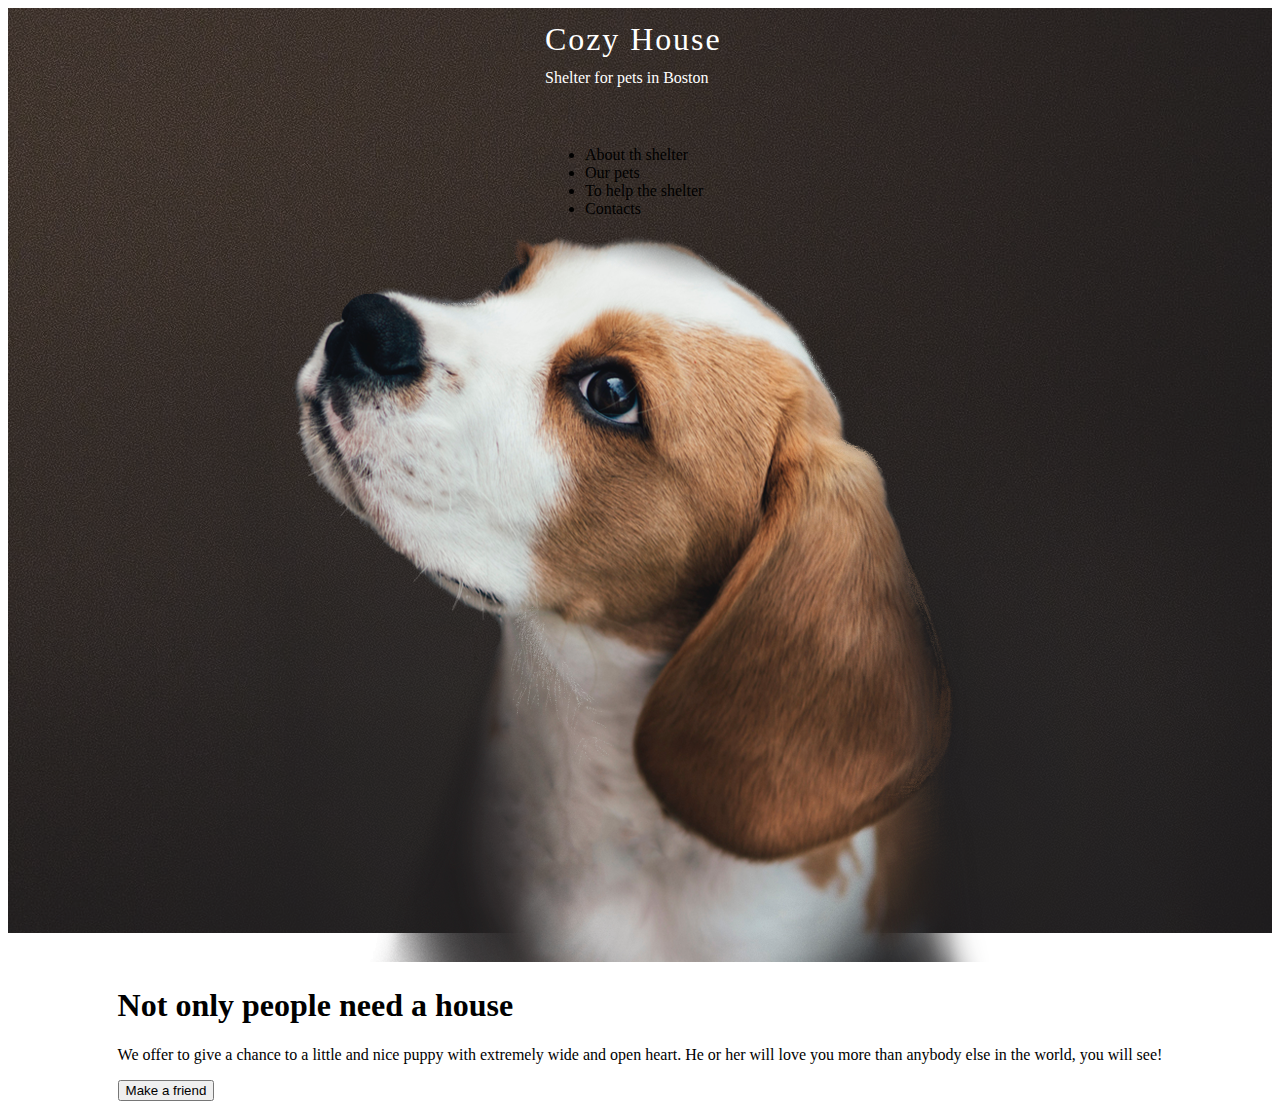
==== index.html @ 19ee23c8 "init: start project" ====
<!DOCTYPE html>
<html lang="en">
<head>
    <meta charset="UTF-8">
    <meta name="viewport" content="width=device-width, initial-scale=1.0">
    <link rel="stylesheet" href="styles.css">
    <title>Shelter</title>
</head>
<body>

<section class="start__screen">
    <header class="header">
        <div class="header__wrapper">
            <div class="logo__title title">Cozy House</div>
            <div class="logo__title subtitle">Shelter for pets in Boston</div>
            <div class="navigation">
                <ul class="navigation__list">
                    <li class="navigation__item">About th shelter</li>
                    <li class="navigation__item">Our pets</li>
                    <li class="navigation__item">To help the shelter</li>
                    <li class="navigation__item">Contacts</li>
                </ul>
            </div>
        </div>
    </header>
    <div class="start_screen_puppy"><img src="/assets/start-screen-puppy.png" alt="start screen puppy"></div>
    <div class="start__screen__content">
        <h1 class="start__screen__heading">Not only people need a house</h1>
        <p class="start__screen__subheading">We offer to give a chance to a little and nice puppy with extremely wide and open heart. He or her will love you more than anybody else in the world, you will see!</p>
        <button class="start__screen__button">Make a friend</button>
    </div>
</section>

</body>


</html>
---- styles.css ----
.title {
    display: flex;
    height: 61px;
    width: 190px;

}
.start__screen {
    width: 1920px;
    height: 925px;
    left: 0px;
    top: 0px;
    width: 100%;
    background: no-repeat url("/assets/start-screen-background.png");
    background-size: cover;
    height: 925px;
    display: flex;
    flex-direction: column;
    justify-content: space-between;
    align-items: center;
    margin: 0 0;
}
.logo__title {
    display: flex;
    width: 190px;
    height: 61px;
    left: 360px;
    top: 60px;
    color: white;
}
.title {
    font-family: Georgia;
    font-style: normal;
    font-weight: normal;
    font-size: 32px;
    line-height: 36px;
    display: flex;
    align-items: center;
    letter-spacing: 0.06em;
}
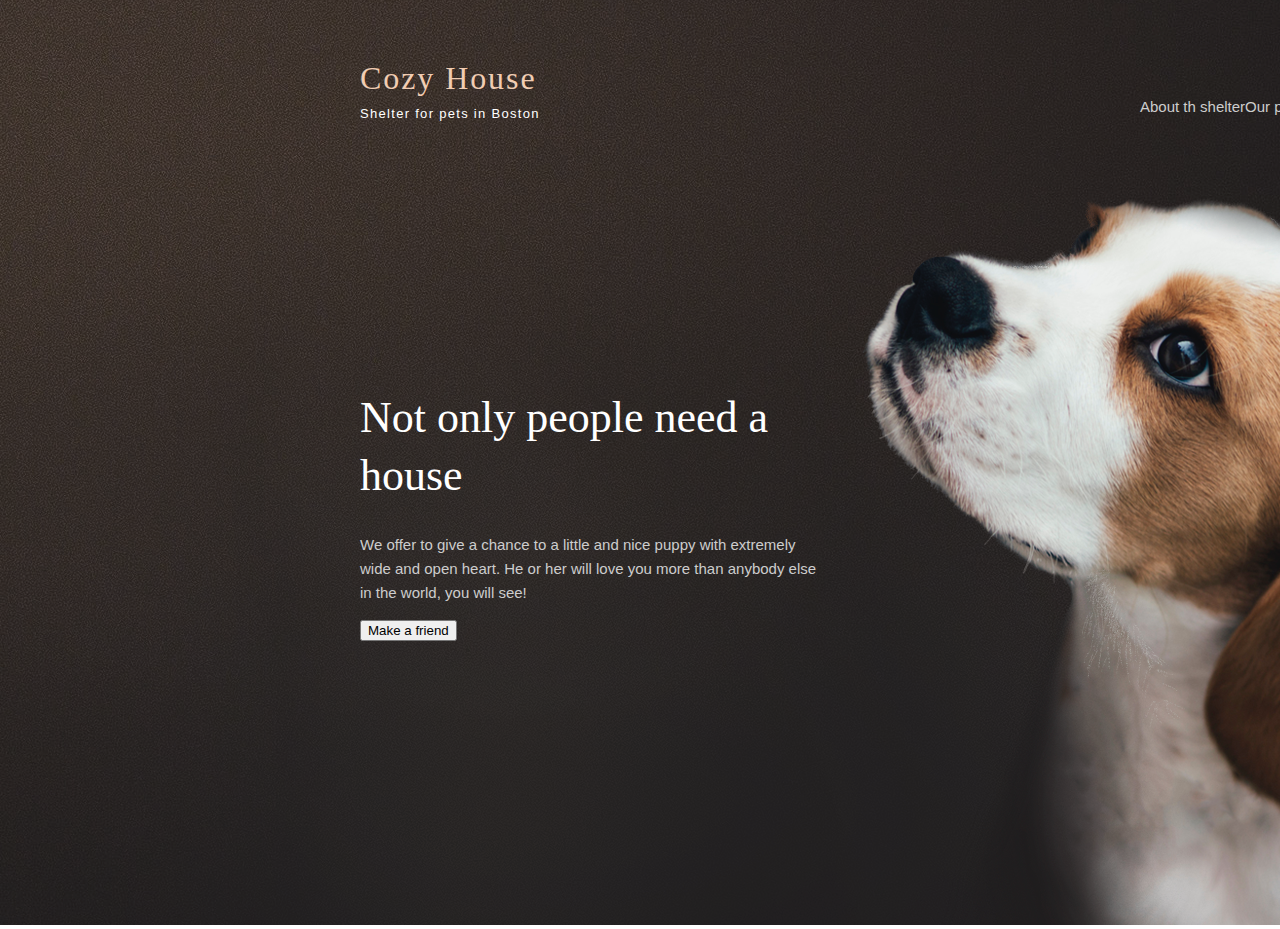
==== commit fdfab78b: "fixed style" ====
--- a/index.html
+++ b/index.html
@@ -1,36 +1,42 @@
 <!DOCTYPE html>
 <html lang="en">
+
 <head>
     <meta charset="UTF-8">
     <meta name="viewport" content="width=device-width, initial-scale=1.0">
     <link rel="stylesheet" href="styles.css">
     <title>Shelter</title>
 </head>
+
 <body>
 
-<section class="start__screen">
-    <header class="header">
-        <div class="header__wrapper">
-            <div class="logo__title title">Cozy House</div>
-            <div class="logo__title subtitle">Shelter for pets in Boston</div>
-            <div class="navigation">
-                <ul class="navigation__list">
-                    <li class="navigation__item">About th shelter</li>
-                    <li class="navigation__item">Our pets</li>
-                    <li class="navigation__item">To help the shelter</li>
-                    <li class="navigation__item">Contacts</li>
-                </ul>
+    <section class="start__screen">
+        <header class="header">
+            <div class="header__wrapper">
+                <div class="logo__title title">Cozy House</div>
+                <div class="logo__title subtitle">Shelter for pets in Boston</div>
+                <div class="navigation">
+                    <ul class="navigation__list">
+                        <li class="navigation__item">About th shelter</li>
+                        <li class="navigation__item">Our pets</li>
+                        <li class="navigation__item">To help the shelter</li>
+                        <li class="navigation__item">Contacts</li>
+                    </ul>
+                </div>
             </div>
+        </header>
+        <div class="start_screen_puppy"><img src="/assets/start-screen-puppy.png" alt="start screen puppy"></div>
+        <div class="start__screen__content">
+            <h1 class="start__screen__heading">Not only people need a house</h1>
+            <p class="start__screen__subheading">We offer to give a chance to a little and nice puppy with extremely wide and open heart. He or her will love you more than anybody else in the world, you will see!</p>
+            <button class="start__screen__button">Make a friend</button>
         </div>
-    </header>
-    <div class="start_screen_puppy"><img src="/assets/start-screen-puppy.png" alt="start screen puppy"></div>
-    <div class="start__screen__content">
-        <h1 class="start__screen__heading">Not only people need a house</h1>
-        <p class="start__screen__subheading">We offer to give a chance to a little and nice puppy with extremely wide and open heart. He or her will love you more than anybody else in the world, you will see!</p>
-        <button class="start__screen__button">Make a friend</button>
-    </div>
-</section>
-
+    </section>
+    <section></section>
+    <section></section>
+    <section></section>
+    <section></section>
+    <footer></footer>
 </body>
 
 
--- a/styles.css
+++ b/styles.css
@@ -4,7 +4,14 @@
     width: 190px;
 
 }
+.header__wrapper {
+    width: 1200px;
+    height: 61px;
+    left: 360px;
+    top: 60px;
+}
 .start__screen {
+    position: absolute;
     width: 1920px;
     height: 925px;
     left: 0px;
@@ -19,15 +26,25 @@
     align-items: center;
     margin: 0 0;
 }
-.logo__title {
-    display: flex;
+.start_screen_puppy {
+    position: absolute;
+    width: 698px;
+    height: 728px;
+    left: 862px;
+    top: 197px;
+}
+.logo__title {position: absolute;
     width: 190px;
     height: 61px;
     left: 360px;
     top: 60px;
-    color: white;
 }
 .title {
+    position: absolute;
+    width: 187px;
+    height: 36px;
+    left: 360px;
+    top: 60px;
     font-family: Georgia;
     font-style: normal;
     font-weight: normal;
@@ -36,4 +53,67 @@
     display: flex;
     align-items: center;
     letter-spacing: 0.06em;
+    color: #F1CDB3;
 } 
+.subtitle {
+    position: absolute;
+    width: 190px;
+    height: 15px;
+    left: 360px;
+    top: 106px;
+    font-family: Arial;
+    font-style: normal;
+    font-weight: normal;
+    font-size: 13px;
+    line-height: 15px;
+    display: flex;
+    align-items: center;
+    letter-spacing: 0.1em;
+    color: #FFFFFF;
+}
+.navigation__list {
+    display: flex;
+    position: absolute;
+    width: 460px;
+    height: 27px;
+    left: 1100px;
+    top: 77px;
+}
+.navigation__item {
+    font-family: Arial;
+    font-style: normal;
+    font-weight: normal;
+    font-size: 15px;
+    line-height: 160%;
+    display: flex;
+    align-items: center;
+    color: #CDCDCD;
+}
+.start__screen__content {
+    position: absolute;
+    width: 460px;
+    height: 308px;
+    left: 360px;
+    top: 360px;
+
+}
+.start__screen__heading {
+    font-family: Georgia;
+    font-style: normal;
+    font-weight: normal;
+    font-size: 44px;
+    line-height: 130%;
+    display: flex;
+    align-items: center;    
+    color: #FFFFFF;
+}
+.start__screen__subheading {
+    font-family: Arial;
+    font-style: normal;
+    font-weight: normal;
+    font-size: 15px;
+    line-height: 24px;
+    display: flex;
+    align-items: center;
+    color: #CDCDCD;
+}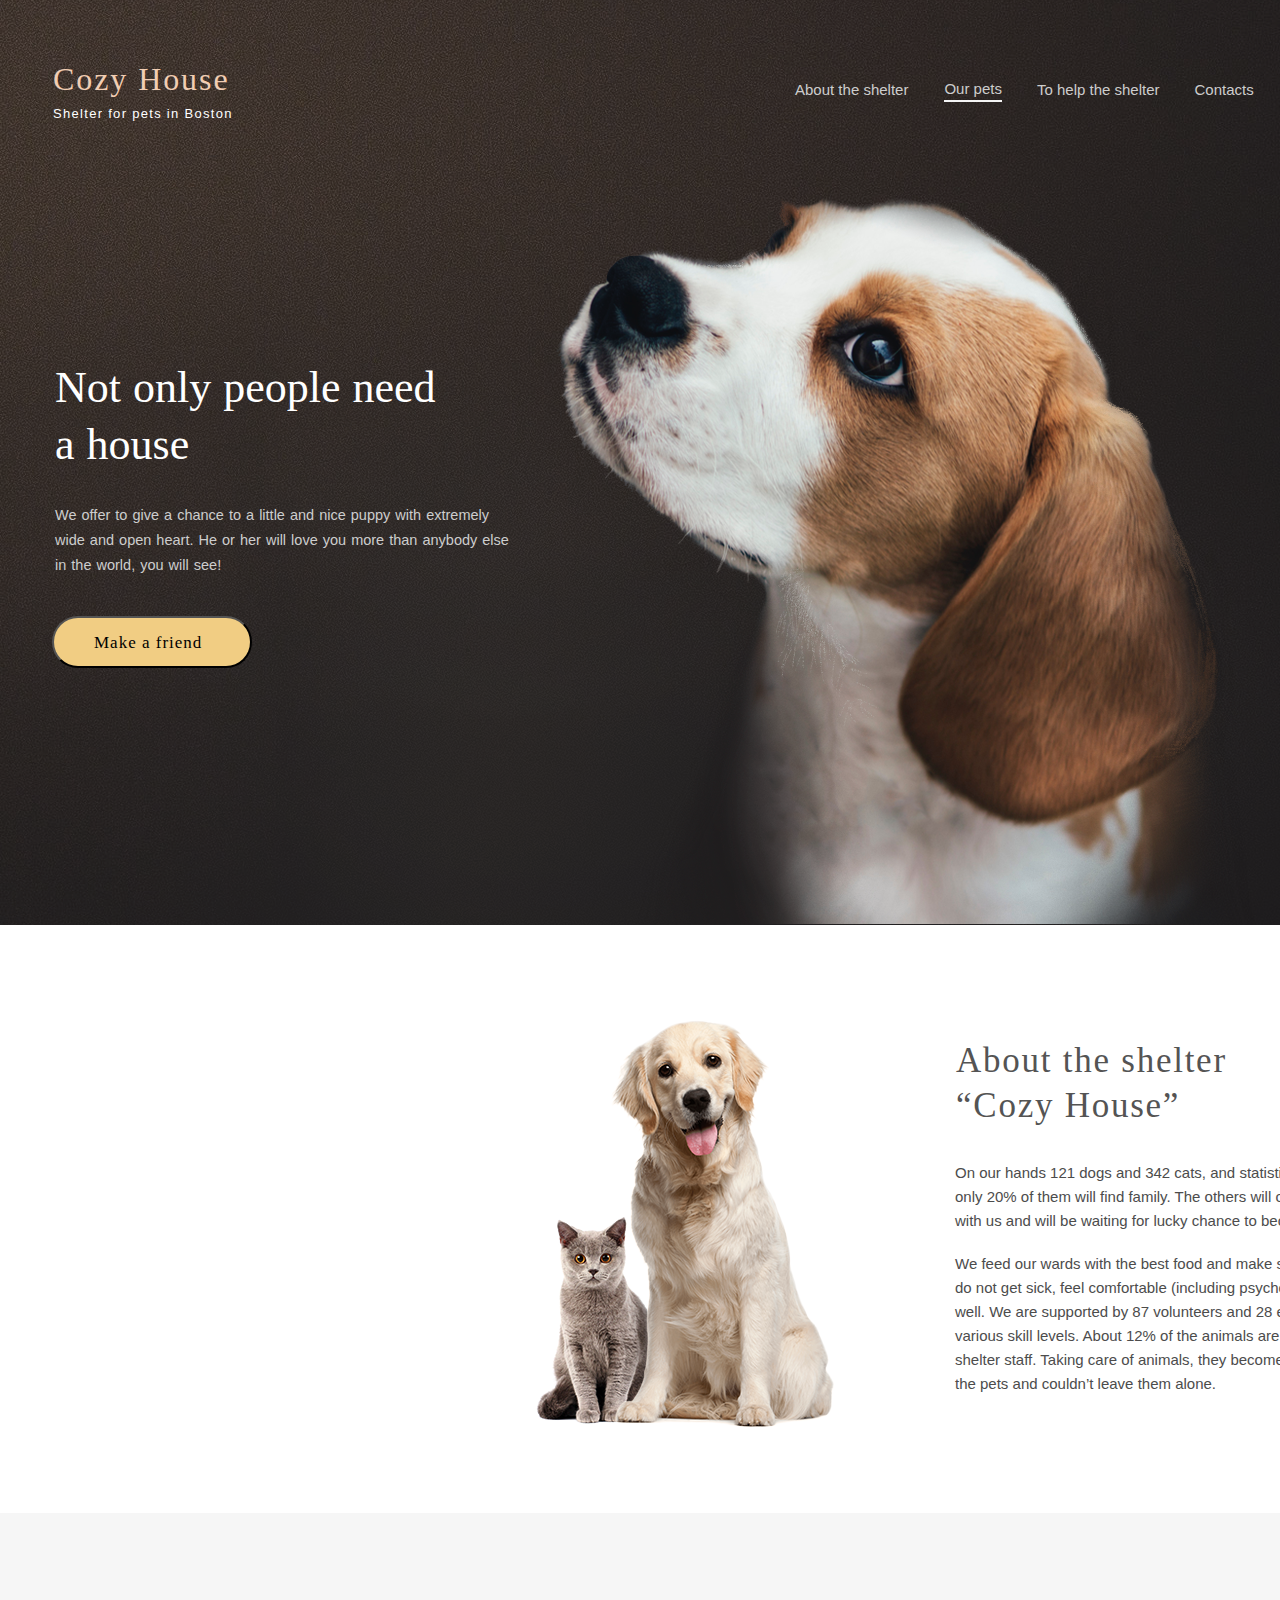
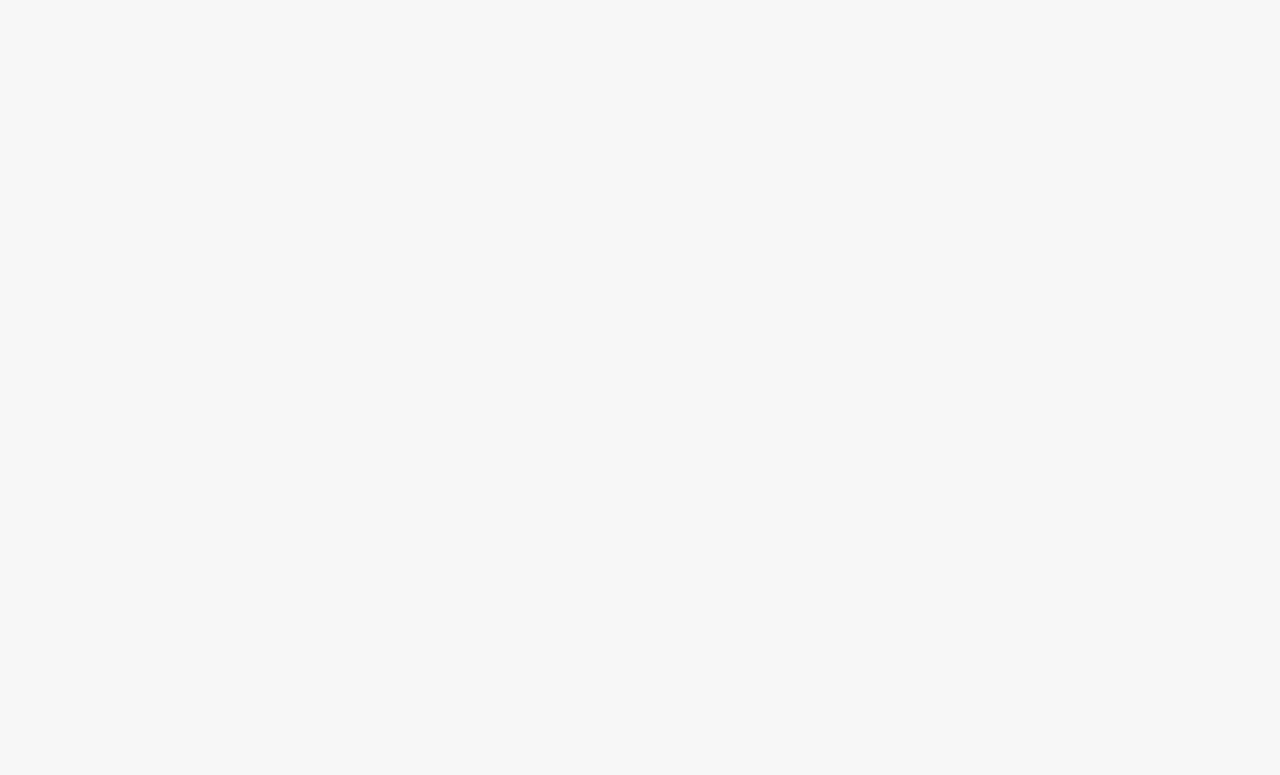
==== commit 26a9b70d: "feat: add two blocks" ====
--- a/index.html
+++ b/index.html
@@ -13,11 +13,13 @@
     <section class="start__screen">
         <header class="header">
             <div class="header__wrapper">
-                <div class="logo__title title">Cozy House</div>
-                <div class="logo__title subtitle">Shelter for pets in Boston</div>
+                <div class="logo__title">
+                    <div class="title">Cozy House</div>
+                    <div class="subtitle">Shelter for pets in Boston</div>
+                </div>
                 <div class="navigation">
                     <ul class="navigation__list">
-                        <li class="navigation__item">About th shelter</li>
+                        <li class="navigation__item">About the shelter</li>
                         <li class="navigation__item">Our pets</li>
                         <li class="navigation__item">To help the shelter</li>
                         <li class="navigation__item">Contacts</li>
@@ -32,11 +34,29 @@
             <button class="start__screen__button">Make a friend</button>
         </div>
     </section>
-    <section></section>
-    <section></section>
-    <section></section>
-    <section></section>
-    <footer></footer>
+    <section class="about">
+        <div class="img__about__pets">
+            <img src="assets/about-pets.png" />
+        </div>
+        <div class="about__text">
+            <div class="about__text__heading">About the shelter “Cozy House”</div>
+            <div class="about__text__subheading">On our hands 121 dogs and 342 cats, and statistics shows that only 20% of them will find family. The others will continue to live with us and will be waiting for lucky chance to become beloved.</div>
+            <div class="about__text__subheading__2">We feed our wards with the best food and make sure that they do not get sick, feel comfortable (including psychologically) and well. We are supported by 87 volunteers and 28 employees of various skill levels. About 12% of the animals are taken
+                by shelter staff. Taking care of animals, they become attached to the pets and couldn’t leave them alone.</div>
+        </div>
+    </section>
+    <section class="pets">
+        <div class="pets__background">
+            <div class="pets__heaeding">
+
+            </div>
+            <div class="pets__slider">
+            </div>
+        </div>
+    </section>
+    <section class="help"></section>
+    <section class="donation"></section>
+    <footer class="footer"></footer>
 </body>
 
 
--- a/styles.css
+++ b/styles.css
@@ -1,17 +1,23 @@
+* {
+    margin: 0;
+    padding: 0;
+}
+
 .title {
     display: flex;
     height: 61px;
     width: 190px;
-
-}
+}
+
 .header__wrapper {
     width: 1200px;
     height: 61px;
     left: 360px;
     top: 60px;
 }
+
 .start__screen {
-    position: absolute;
+    position: relative;
     width: 1920px;
     height: 925px;
     left: 0px;
@@ -26,77 +32,104 @@
     align-items: center;
     margin: 0 0;
 }
+
+.logo__title {
+    position: relative;
+    width: 290px;
+    height: 11px;
+    left: 7px;
+    top: 17px;
+}
+
+.title {
+    position: relative;
+    width: 187px;
+    height: 36px;
+    top: 44px;
+    left: 6px;
+    font-family: Georgia;
+    font-style: normal;
+    font-weight: normal;
+    font-size: 32px;
+    line-height: 36px;
+    display: flex;
+    align-items: center;
+    letter-spacing: 0.06em;
+    color: #F1CDB3;
+}
+
+.subtitle {
+    position: relative;
+    width: 190px;
+    height: 15px;
+    left: 6px;
+    top: 53px;
+    font-family: Arial;
+    font-style: normal;
+    font-weight: normal;
+    font-size: 13px;
+    line-height: 15px;
+    display: flex;
+    align-items: center;
+    letter-spacing: 0.1em;
+    color: #FFFFFF;
+}
+
+.navigation__list {
+    display: flex;
+    position: relative;
+    width: 460px;
+    height: 27px;
+    left: 770px;
+    top: 64px;
+}
+
+.navigation__item {
+    font-family: Arial;
+    font-style: normal;
+    font-weight: normal;
+    font-size: 15px;
+    line-height: 160%;
+    display: flex;
+    align-items: center;
+    color: #CDCDCD;
+    margin-top: 2px;
+}
+
+.navigation__item:nth-child(1) {
+    margin-left: -15px;
+}
+
+.navigation__item:nth-child(2) {
+    margin-left: 36px;
+    border-bottom: 2px solid whitesmoke;
+}
+
+.navigation__item:nth-child(3) {
+    margin-left: 35px;
+}
+
+.navigation__item:nth-child(4) {
+    margin-left: 35px;
+}
+
 .start_screen_puppy {
-    position: absolute;
+    position: relative;
     width: 698px;
     height: 728px;
-    left: 862px;
-    top: 197px;
-}
-.logo__title {position: absolute;
-    width: 190px;
-    height: 61px;
-    left: 360px;
-    top: 60px;
-}
-.title {
-    position: absolute;
-    width: 187px;
-    height: 36px;
-    left: 360px;
-    top: 60px;
-    font-family: Georgia;
-    font-style: normal;
-    font-weight: normal;
-    font-size: 32px;
-    line-height: 36px;
-    display: flex;
-    align-items: center;
-    letter-spacing: 0.06em;
-    color: #F1CDB3;
-} 
-.subtitle {
-    position: absolute;
-    width: 190px;
-    height: 15px;
-    left: 360px;
-    top: 106px;
-    font-family: Arial;
-    font-style: normal;
-    font-weight: normal;
-    font-size: 13px;
-    line-height: 15px;
-    display: flex;
-    align-items: center;
-    letter-spacing: 0.1em;
-    color: #FFFFFF;
-}
-.navigation__list {
-    display: flex;
-    position: absolute;
-    width: 460px;
-    height: 27px;
-    left: 1100px;
-    top: 77px;
-}
-.navigation__item {
-    font-family: Arial;
-    font-style: normal;
-    font-weight: normal;
-    font-size: 15px;
-    line-height: 160%;
-    display: flex;
-    align-items: center;
-    color: #CDCDCD;
-}
+    left: 265px;
+    top: 135px;
+}
+
 .start__screen__content {
-    position: absolute;
-    width: 460px;
+    position: relative;
+    width: 410px;
     height: 308px;
-    left: 360px;
-    top: 360px;
-
-}
+    right: 380px;
+    bottom: 430px;
+    word-spacing: 1px;
+}
+
 .start__screen__heading {
     font-family: Georgia;
     font-style: normal;
@@ -104,16 +137,121 @@
     font-size: 44px;
     line-height: 130%;
     display: flex;
-    align-items: center;    
+    align-items: center;
     color: #FFFFFF;
 }
+
 .start__screen__subheading {
+    position: relative;
+    top: 25px;
+    width: 460px;
+    height: 85px;
+    font-family: Arial;
+    font-style: normal;
+    font-weight: normal;
+    font-size: 14.5px;
+    line-height: 25px;
+    display: flex;
+    align-items: center;
+    color: #CDCDCD;
+}
+
+.start__screen__button {
+    position: relative;
+    width: 200px;
+    font-size: 15px;
+    height: 52px;
+    font-family: Georgia;
+    font-style: normal;
+    font-weight: normal;
+    font-size: 17px;
+    padding-top: 1px;
+    padding-left: 40px;
+    line-height: 19px;
+    display: flex;
+    align-items: center;
+    letter-spacing: 1px;
+    top: 58px;
+    right: 3px;
+    background: #f1cd83;
+    border-radius: 26px;
+    -webkit-border-radius: 26px;
+    -moz-border-radius: 26px;
+    -ms-border-radius: 26px;
+    -o-border-radius: 26px;
+}
+
+.about {
+    position: relative;
+    width: 1920px;
+    height: 588px;
+}
+
+.about__text {
+    position: relative;
+    width: 430px;
+    height: 361px;
+    left: 955px;
+    bottom: 270px;
+    line-height: 10px;
+}
+
+.about__text__heading {
+    position: relative;
+    width: 300px;
+    height: 90px;
+    bottom: 25px;
+    left: 1px;
+    font-family: Georgia;
+    font-style: normal;
+    font-weight: normal;
+    font-size: 35px;
+    line-height: 130%;
+    display: flex;
+    align-items: center;
+    letter-spacing: .05em;
+    color: #545454;
+}
+
+.about__text__subheading {
+    position: relative;
+    width: 430px;
+    height: 72px;
+    top: 8px;
     font-family: Arial;
     font-style: normal;
     font-weight: normal;
     font-size: 15px;
     line-height: 24px;
-    display: flex;
-    align-items: center;
-    color: #CDCDCD;
+    color: #4C4C4C;
+}
+
+.about__text__subheading__2 {
+    position: relative;
+    width: 430px;
+    height: 144px;
+    top: 27px;
+    font-family: Arial;
+    font-style: normal;
+    font-weight: normal;
+    font-size: 15px;
+    line-height: 24px;
+    display: flex;
+    align-items: center;
+    color: #4C4C4C;
+}
+
+.img__about__pets {
+    position: relative;
+    width: 300px;
+    height: 408px;
+    left: 535px;
+    top: 95px;
+}
+
+.pets__background {
+    position: relative;
+    width: 1920px;
+    height: 862px;
+    background: #F6F6F6;
 }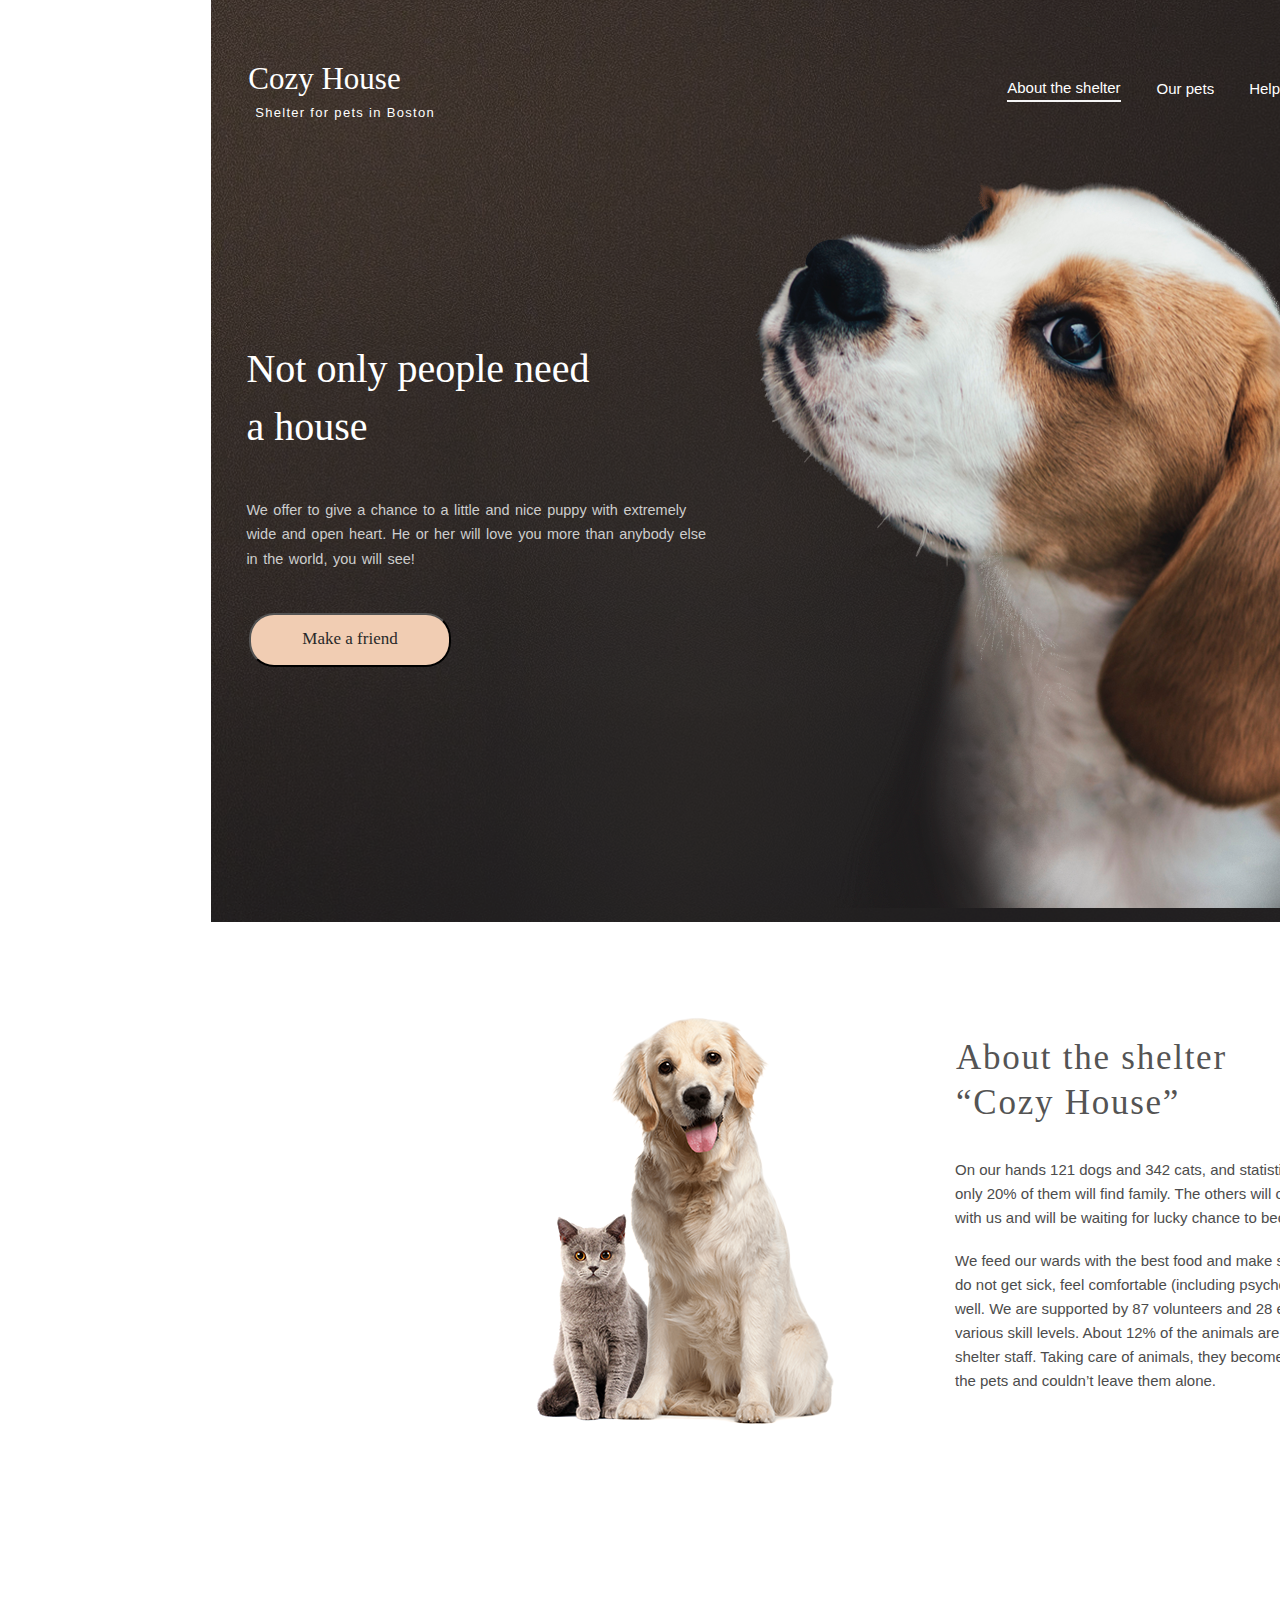
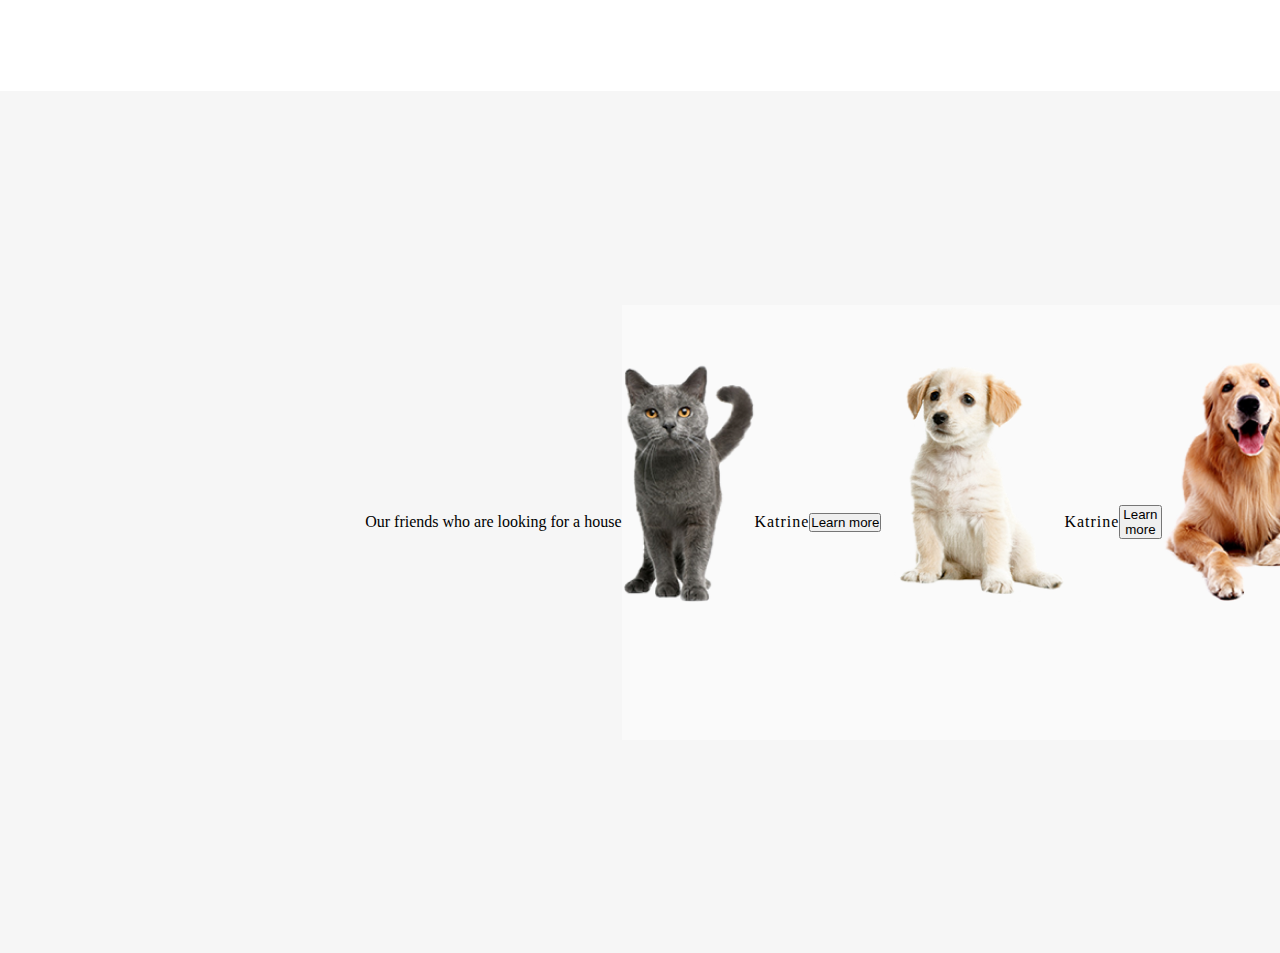
==== commit b85d323d: "feat: update index.html" ====
--- a/index.html
+++ b/index.html
@@ -1,63 +1,64 @@
-<!DOCTYPE html>
-<html lang="en">
-
-<head>
-    <meta charset="UTF-8">
-    <meta name="viewport" content="width=device-width, initial-scale=1.0">
-    <link rel="stylesheet" href="styles.css">
-    <title>Shelter</title>
-</head>
-
-<body>
-
-    <section class="start__screen">
-        <header class="header">
-            <div class="header__wrapper">
-                <div class="logo__title">
-                    <div class="title">Cozy House</div>
-                    <div class="subtitle">Shelter for pets in Boston</div>
-                </div>
-                <div class="navigation">
-                    <ul class="navigation__list">
-                        <li class="navigation__item">About the shelter</li>
-                        <li class="navigation__item">Our pets</li>
-                        <li class="navigation__item">To help the shelter</li>
-                        <li class="navigation__item">Contacts</li>
-                    </ul>
-                </div>
-            </div>
-        </header>
-        <div class="start_screen_puppy"><img src="/assets/start-screen-puppy.png" alt="start screen puppy"></div>
-        <div class="start__screen__content">
-            <h1 class="start__screen__heading">Not only people need a house</h1>
-            <p class="start__screen__subheading">We offer to give a chance to a little and nice puppy with extremely wide and open heart. He or her will love you more than anybody else in the world, you will see!</p>
-            <button class="start__screen__button">Make a friend</button>
-        </div>
-    </section>
-    <section class="about">
-        <div class="img__about__pets">
-            <img src="assets/about-pets.png" />
-        </div>
-        <div class="about__text">
-            <div class="about__text__heading">About the shelter “Cozy House”</div>
-            <div class="about__text__subheading">On our hands 121 dogs and 342 cats, and statistics shows that only 20% of them will find family. The others will continue to live with us and will be waiting for lucky chance to become beloved.</div>
-            <div class="about__text__subheading__2">We feed our wards with the best food and make sure that they do not get sick, feel comfortable (including psychologically) and well. We are supported by 87 volunteers and 28 employees of various skill levels. About 12% of the animals are taken
-                by shelter staff. Taking care of animals, they become attached to the pets and couldn’t leave them alone.</div>
-        </div>
-    </section>
-    <section class="pets">
-        <div class="pets__background">
-            <div class="pets__heaeding">
-
-            </div>
-            <div class="pets__slider">
-            </div>
-        </div>
-    </section>
-    <section class="help"></section>
-    <section class="donation"></section>
-    <footer class="footer"></footer>
-</body>
-
-
+<!DOCTYPE html>
+<html lang="en">
+
+<head>
+    <meta charset="UTF-8">
+    <meta name="viewport" content="width=device-width, initial-scale=1.0">
+    <link rel="stylesheet" href="css/styles.css">
+    <title>Shelter</title>
+</head>
+
+<body>
+    <section class="start__screen">
+        <header class="header">
+            <div class="header__wrapper">
+                <div class="logo__title">
+                    <div class="title"><a href="#">Cozy House</a></div>
+                    <div class="subtitle">Shelter for pets in Boston</div>
+                </div>
+                <div class="navigation">
+                    <ul class="navigation__list">
+                        <li class="navigation__item"><a href="#">About the shelter</a></li>
+                        <li class="navigation__item"><a href="#">Our pets</a></li>
+                        <li class="navigation__item"><a href="#">Help the shelter</a></li>
+                        <li class="navigation__item"><a href="#">Contacts</a></li>
+                    </ul>
+                </div>
+            </div>
+        </header>
+        <div class="start__screen__puppy"><img src="/assets/start-screen-puppy.png" alt=""></div>
+        <div class="start__screen__content">
+            <h1 class="start__screen__heading">Not only people need a house</h1>
+            <p class="start__screen__subheading">We offer to give a chance to a little and nice puppy with extremely wide and open heart. He or her will love you more than anybody else in the world, you will see!</p>
+            <button class="start__screen__button"><div class="start__screen__button__text">Make a friend</div></button>
+        </div>
+    </section>
+    <section class="about">
+        <div class="img__about__pets">
+            <img src="assets/about-pets.png" />
+        </div>
+        <div class="about__text">
+            <div class="about__text__heading">About the shelter “Cozy House”</div>
+            <div class="about__text__subheading">On our hands 121 dogs and 342 cats, and statistics shows that only 20% of them will find family. The others will continue to live with us and will be waiting for lucky chance to become beloved.</div>
+            <div class="about__text__subheading__2">We feed our wards with the best food and make sure that they do not get sick, feel comfortable (including psychologically) and well. We are supported by 87 volunteers and 28 employees of various skill levels. About 12% of the animals are taken
+                by shelter staff. Taking care of animals, they become attached to the pets and couldn’t leave them alone.</div>
+        </div>
+    </section>
+    <section class="pets">
+        <div class="pets__content">
+            <div class="pets__heaeding">Our friends who are looking for a house</div>
+            <div class="pets__slider">
+                <div class="slider__item"><img src="/assets/pets-katrine.png">Katrine<div><button class="button__pets">Learn more</button></button></div></div>
+                <div class="slider__item"><img src="/assets/pets-jennifer.png">Katrine<div><button class="button__pets">Learn more</button></button></div></div>
+                <div class="slider__item"><img src="/assets/pets-woody.png">Katrine<div><button class="button__pets">Learn more</button></button></div></div>
+                <button>Get to know the rest</button>
+            </div>
+        </div>
+    </section>
+    <section class="help"></section>
+    <section class="donation"></section>
+    <footer class="footer"></footer>
+</body>
+
+
 </html>--- a/css/styles.css
+++ b/css/styles.css
@@ -0,0 +1,297 @@
+* {
+    margin: 0;
+    padding: 0;
+}
+a {
+    text-decoration: none;
+    color: white;
+    cursor: pointer;
+}
+button {
+    cursor: pointer;
+}
+header {
+    position: relative;
+    width: 1200px;
+    height: 60px;
+    left: calc(50% - 1230px/2);
+    
+}
+
+.header__wrapper {
+    min-width: 1200px;
+    height: 61px;
+}
+
+.start__screen {
+    position: relative;;
+    width: 1280px;
+    height: 922px;
+    margin: 0 0;
+    background: url(/assets/start-screen-background.png);
+    background-size: cover;
+    left: 16.5%;
+    right: 0%;
+    top: 0px;
+}
+
+.logo__title {
+    position: relative;
+    width: 290px;
+    height: 11px;
+    left: .7em;
+    top: 3.5em;
+}
+
+.title {
+    display: inline;
+    width: 184px;
+    height: 35px;
+    font-family: Georgia;
+    font-style: normal;
+    font-weight: normal;
+    font-size: 31px;
+    line-height: 45px;
+    margin-left: .03em;
+    color: #F1CDB3;
+}
+
+.subtitle {
+    position: relative;
+    width: 190px;
+    height: 15px;
+    left: .6em;
+    top: .3em;
+    font-family: Arial;
+    font-style: normal;
+    font-weight: normal;
+    font-size: 13px;
+    line-height: 15px;
+    display: flex;
+    align-items: center;
+    letter-spacing: 0.1em;
+    color: #FFFFFF;
+}
+.navigation {
+    display: inline;
+    
+}
+.navigation__list {
+    position: relative;
+    display: flex;
+    width: 460px;
+    height: 27px;
+    top: 4em;
+    left: 48em;
+}
+
+.navigation__item {
+    font-family: Arial;
+    font-style: normal;
+    font-weight: normal;
+    font-size: 15px;
+    line-height: 160%;
+    display: flex;
+    align-items: center;
+    color: #CDCDCD;
+}
+
+.navigation__item:nth-child(1) {
+    margin-left: .2em;    
+    border-bottom: 2px solid whitesmoke;
+}
+
+.navigation__item:nth-child(2) {
+    margin-left: 36px;
+}
+
+.navigation__item:nth-child(3) {
+    margin-left: 35px;
+}
+
+.navigation__item:nth-child(4) {
+    margin-left: 2.5em;
+}
+
+.start__screen__puppy {
+    position: relative;
+    width: 698px;
+    height: 728px;
+    top: 7.5em;
+    left: 34em;
+    bottom: 0px;
+    background: url(../assets/start-screen-puppy.png);
+}
+
+.start__screen__content {
+    position: relative;
+    width: 23em;
+    height: 322px;
+    top: -28em;
+    left: 2.2em;
+}
+
+.start__screen__heading {
+    font-family: Georgia;
+    font-style: normal;
+    font-weight: normal;
+    font-size: 40px;
+    line-height: 145%;
+    color: #FFFFFF;
+}
+
+.start__screen__subheading {
+    position: relative;
+    top: 2.5em;
+    width: 460px;
+    height: 85px;
+    font-family: Arial;
+    font-style: normal;
+    font-weight: normal;
+    font-size: 14.5px;
+    line-height: 1.7em;
+    word-spacing: .1em;
+    display: flex;
+    align-items: center;
+    color: #CDCDCD;
+}
+
+.start__screen__button {
+    display: flex;
+    flex-direction: column;
+    align-items: flex-start;
+    position: absolute;
+    width: 202px;
+    height: 54px;
+    top: 20.5em;
+    left: .2em;
+    bottom: 0px;
+    background: #F1CDB3;
+    border-radius: 25px;
+    -webkit-border-radius: 25px;
+    -moz-border-radius: 25px;
+    -ms-border-radius: 25px;
+    -o-border-radius: 25px;
+}
+
+.start__screen__button__text {
+    position: relative;
+    top: .8em;
+    font-family: Georgia;
+    font-style: normal;
+    font-weight: normal;
+    font-size: 17px;
+    color: #292929;
+    flex: none;
+    order: 0;
+    align-self: center;
+    flex-grow: 0;
+    margin: 0px 10px;
+}
+}
+.about {
+    position: relative;
+    max-width: 1920px;
+    width: 100%;
+    height: 588px;
+}
+
+.about__text {
+    position: relative;
+    width: 430px;
+    height: 361px;
+    left: 955px;
+    bottom: 270px;
+    line-height: 10px;
+}
+
+.about__text__heading {
+    position: relative;
+    width: 300px;
+    height: 90px;
+    bottom: 25px;
+    left: 1px;
+    font-family: Georgia;
+    font-style: normal;
+    font-weight: normal;
+    font-size: 35px;
+    line-height: 130%;
+    display: flex;
+    align-items: center;
+    letter-spacing: .05em;
+    color: #545454;
+}
+
+.about__text__subheading {
+    position: relative;
+    width: 430px;
+    height: 72px;
+    top: 8px;
+    font-family: Arial;
+    font-style: normal;
+    font-weight: normal;
+    font-size: 15px;
+    line-height: 24px;
+    color: #4C4C4C;
+}
+
+.about__text__subheading__2 {
+    position: relative;
+    width: 430px;
+    height: 144px;
+    top: 27px;
+    font-family: Arial;
+    font-style: normal;
+    font-weight: normal;
+    font-size: 15px;
+    line-height: 24px;
+    display: flex;
+    align-items: center;
+    color: #4C4C4C;
+}
+
+.img__about__pets {
+    position: relative;
+    width: 300px;
+    height: 408px;
+    left: 535px;
+    top: 95px;
+}
+
+.pets__content {
+    position: relative;
+    display: flex;
+    justify-content: center;
+    align-items: center;
+    width: 1920px;
+    height: 862px;
+    background: #F6F6F6;
+}
+.pets__heaeding {
+    display: flex;
+    justify-content: center;
+    align-items: center;
+}
+.pets__slider {
+    display: flex;
+    align-items: center;
+    justify-content: center;
+}
+
+.slider__item {
+    background: #FAFAFA;
+    width: 270px;
+    height: 435px;
+    display: flex;
+    align-items: center;
+    text-align: center;
+    letter-spacing: 0.06em;
+}
+
+.slider__item img {
+    position: relative;
+    top: -2.5em;
+    display: flex;
+    align-items: center;
+    text-align: center;
+}
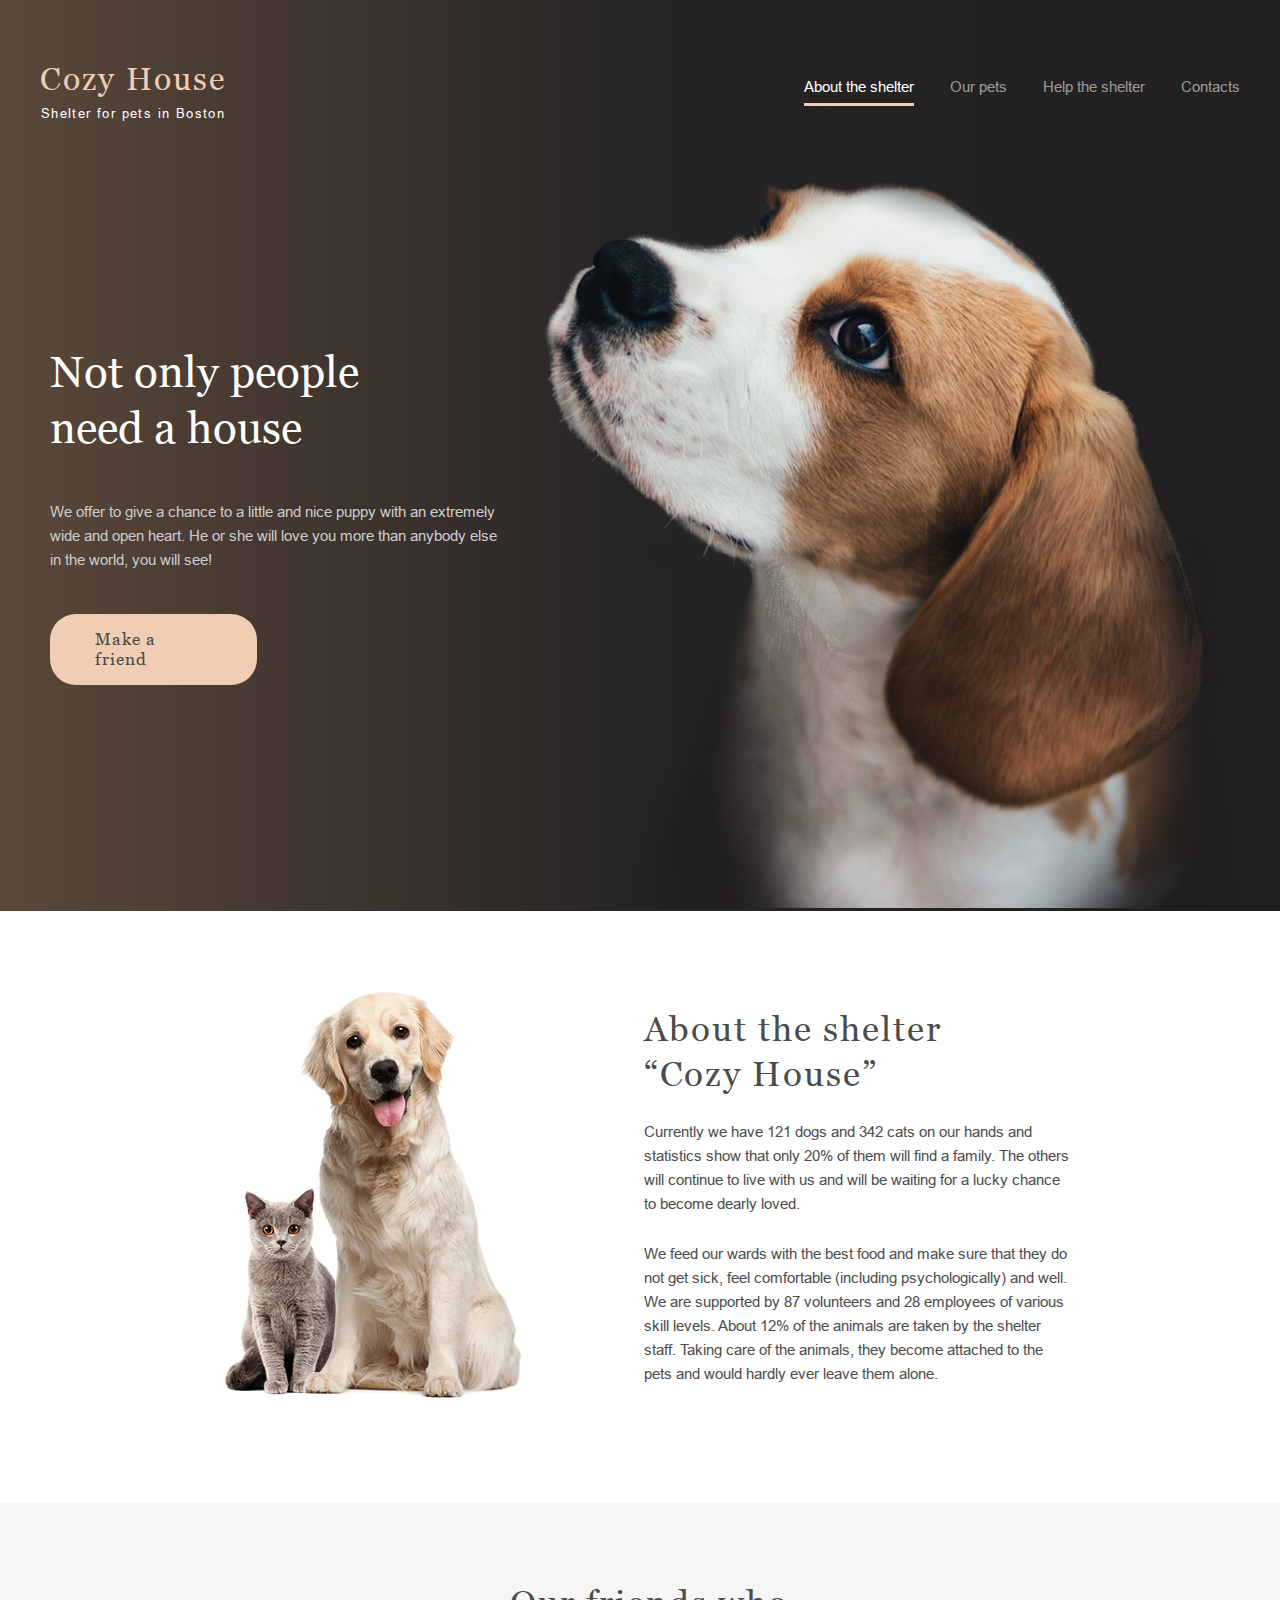
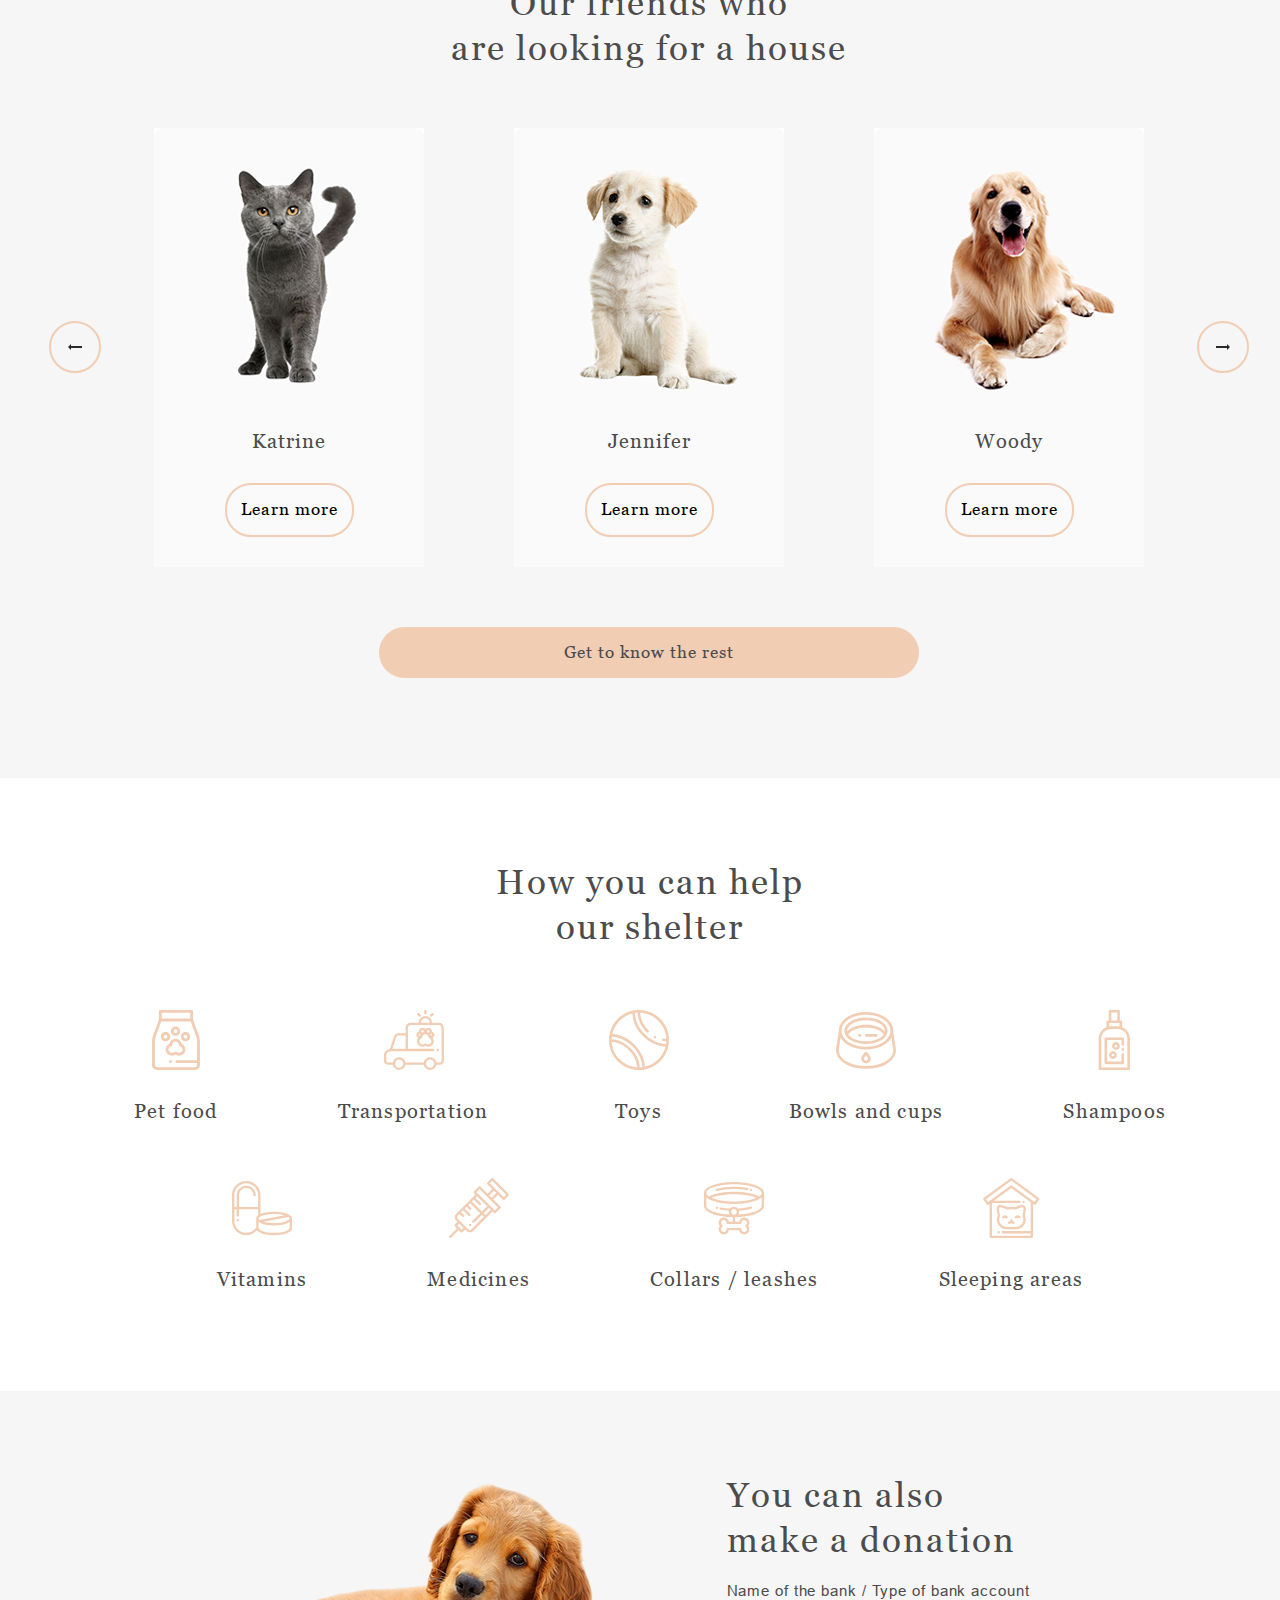
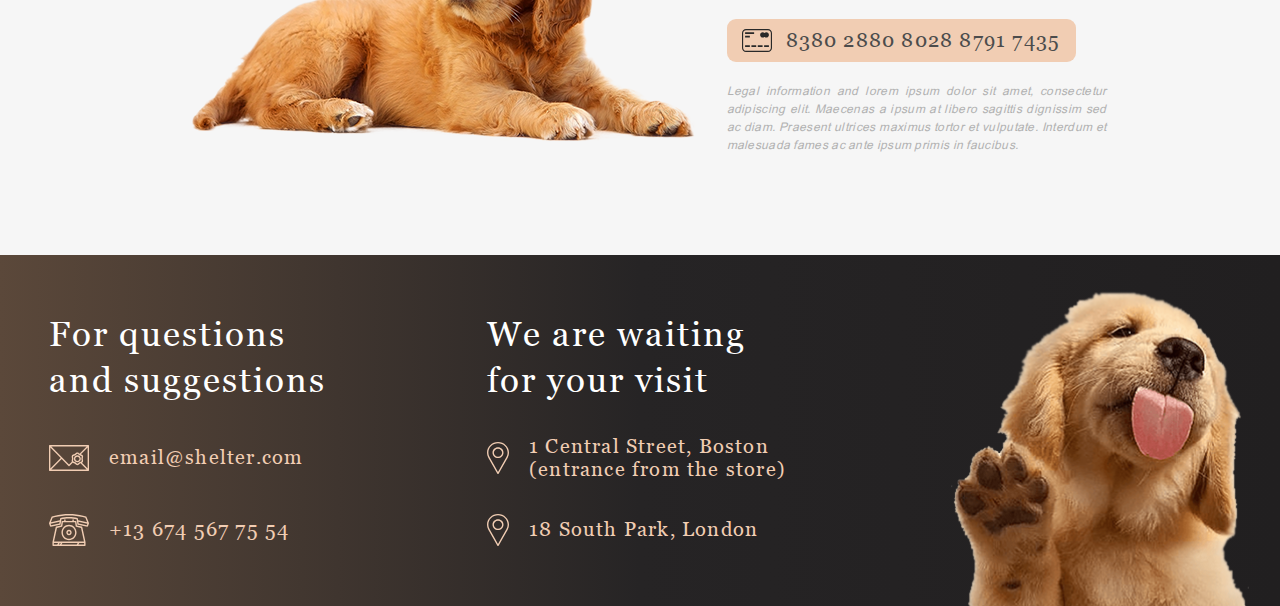
==== commit 42159473: "feat: fixed invalid files path" ====
--- a/index.html
+++ b/index.html
@@ -1,64 +1,304 @@
-<!DOCTYPE html>
-<html lang="en">
-
-<head>
-    <meta charset="UTF-8">
-    <meta name="viewport" content="width=device-width, initial-scale=1.0">
-    <link rel="stylesheet" href="css/styles.css">
-    <title>Shelter</title>
-</head>
-
-<body>
-    <section class="start__screen">
-        <header class="header">
-            <div class="header__wrapper">
-                <div class="logo__title">
-                    <div class="title"><a href="#">Cozy House</a></div>
-                    <div class="subtitle">Shelter for pets in Boston</div>
-                </div>
-                <div class="navigation">
-                    <ul class="navigation__list">
-                        <li class="navigation__item"><a href="#">About the shelter</a></li>
-                        <li class="navigation__item"><a href="#">Our pets</a></li>
-                        <li class="navigation__item"><a href="#">Help the shelter</a></li>
-                        <li class="navigation__item"><a href="#">Contacts</a></li>
-                    </ul>
-                </div>
-            </div>
-        </header>
-        <div class="start__screen__puppy"><img src="/assets/start-screen-puppy.png" alt=""></div>
-        <div class="start__screen__content">
-            <h1 class="start__screen__heading">Not only people need a house</h1>
-            <p class="start__screen__subheading">We offer to give a chance to a little and nice puppy with extremely wide and open heart. He or her will love you more than anybody else in the world, you will see!</p>
-            <button class="start__screen__button"><div class="start__screen__button__text">Make a friend</div></button>
-        </div>
-    </section>
-    <section class="about">
-        <div class="img__about__pets">
-            <img src="assets/about-pets.png" />
-        </div>
-        <div class="about__text">
-            <div class="about__text__heading">About the shelter “Cozy House”</div>
-            <div class="about__text__subheading">On our hands 121 dogs and 342 cats, and statistics shows that only 20% of them will find family. The others will continue to live with us and will be waiting for lucky chance to become beloved.</div>
-            <div class="about__text__subheading__2">We feed our wards with the best food and make sure that they do not get sick, feel comfortable (including psychologically) and well. We are supported by 87 volunteers and 28 employees of various skill levels. About 12% of the animals are taken
-                by shelter staff. Taking care of animals, they become attached to the pets and couldn’t leave them alone.</div>
-        </div>
-    </section>
-    <section class="pets">
-        <div class="pets__content">
-            <div class="pets__heaeding">Our friends who are looking for a house</div>
-            <div class="pets__slider">
-                <div class="slider__item"><img src="/assets/pets-katrine.png">Katrine<div><button class="button__pets">Learn more</button></button></div></div>
-                <div class="slider__item"><img src="/assets/pets-jennifer.png">Katrine<div><button class="button__pets">Learn more</button></button></div></div>
-                <div class="slider__item"><img src="/assets/pets-woody.png">Katrine<div><button class="button__pets">Learn more</button></button></div></div>
-                <button>Get to know the rest</button>
-            </div>
-        </div>
-    </section>
-    <section class="help"></section>
-    <section class="donation"></section>
-    <footer class="footer"></footer>
-</body>
-
-
+<!DOCTYPE html>
+<html lang="en">
+
+<head>
+    <meta charset="UTF-8">
+    <meta name="viewport" content="width=device-width, user-scalable=no, initial-scale=1.0, maximum-scale=1.0, minimum-scale=1.0">
+    <meta http-equiv="X-UA-Compatible" content="ie=edge">
+    <title>shelter main</title>
+    <link rel="stylesheet" href="main.css">
+</head>
+
+<body scroll-behavior="smooth" id="body">
+    <header class="head main-head">
+        <div class="head-section section">
+            <button for="head" class="head-burger" type="button">
+                    <span></span>
+                    <span></span>
+                    <span></span>
+                </button>
+            <a href="index.html" class="head-logo">
+                <strong>
+                        Cozy House
+                    </strong>
+                <span>
+                        Shelter for pets in Boston
+                    </span>
+            </a>
+            <nav class="head-nav">
+                <a href="index.html" class="head-link head-link-active">
+                        About the shelter
+                    </a>
+                <a href="/pages/pets/index.html" class="head-link">
+                        Our pets
+                    </a>
+                <a href="#" class="head-link">
+                        Help the shelter
+                    </a>
+                <a href="#" class="head-link">
+                        Contacts
+                    </a>
+            </nav>
+        </div>
+    </header>
+    <main>
+        <section class="banner">
+            <div class="section">
+                <div class="banner-left">
+                    <h1 class="main-title">
+                        <span>
+                                    Not only people
+                                </span>
+                        <span>
+                                    need a house
+                                </span>
+                    </h1>
+                    <p class="banner-text">
+                        We offer to give a chance to a little and nice puppy with an extremely wide and open heart. He or she will love you more than anybody else in the world, you will see!
+                    </p>
+                    <a href="/pages/pets/index.html" class="btn-filled">
+                            Make a friend
+                        </a>
+                </div>
+                <div class="image-wrapper">
+                    <img src="/assets/start-screen-puppy.png" alt="Start screen puppy">
+                </div>
+
+            </div>
+        </section>
+        <section class="about">
+            <div class="section">
+                <div class="about-left">
+                    <img src="../../assets/about-pets.png" alt="">
+                </div>
+                <div class="about-right">
+                    <h2 class="block-title">
+                        <span>
+                                    About the shelter
+                                </span>
+                        <span>
+                                    “Cozy House”
+                                </span>
+                    </h2>
+                    <p class="about-text">
+                        Currently we have 121 dogs and 342 cats on our hands and statistics show that only 20% of them will find a family. The others will continue to live with us and will be waiting for a lucky chance to become dearly loved.
+                    </p>
+                    <p class="about-text">
+                        We feed our wards with the best food and make sure that they do not get sick, feel comfortable (including psychologically) and well. We are supported by 87 volunteers and 28 employees of various skill levels. About 12% of the animals are taken by the
+                        shelter staff. Taking care of the animals, they become attached to the pets and would hardly ever leave them alone.
+                    </p>
+                </div>
+            </div>
+        </section>
+        <section class="friends">
+            <div class="section">
+                <h2 class="block-title">
+                    <span>
+                                Our friends who
+                            </span>
+                    <span>
+                                are looking for a house
+                            </span>
+                </h2>
+                <div class="friends-slider">
+                    <button class="btn-circle slider-arrow-left">
+                            <svg width="14" height="6" viewBox="0 0 14 6" fill="none" xmlns="http://www.w3.org/2000/svg">
+                                <path d="M14 2V4H3V6L0 3L3 0V2H14Z" fill="#292929"/>
+                            </svg>
+                        </button>
+                    <div class="slider-cont">
+                        <div class="slider-item">
+                            <div class="slider-item-photo">
+                                <img src="../../assets/pets-katrine.jpg" alt="">
+                            </div>
+                            <span class="slider-item-name">
+                                    Katrine
+                                </span>
+                            <button class="btn-border">
+                                    Learn more
+                                </button>
+                        </div>
+                        <div class="slider-item">
+                            <div class="slider-item-photo">
+                                <img src="../../assets/pets-jennifer.jpg" alt="">
+                            </div>
+                            <span class="slider-item-name">
+                                    Jennifer
+                                </span>
+                            <button class="btn-border">
+                                    Learn more
+                                </button>
+                        </div>
+                        <div class="slider-item">
+                            <div class="slider-item-photo">
+                                <img src="../../assets/pets-woody.jpg" alt="">
+                            </div>
+                            <span class="slider-item-name">
+                                        Woody
+                                    </span>
+                            <button class="btn-border">
+                                    Learn more
+                                </button>
+                        </div>
+                    </div>
+                    <button class="btn-circle slider-arrow-right">
+                            <svg width="14" height="6" viewBox="0 0 14 6" fill="none" xmlns="http://www.w3.org/2000/svg">
+                                <path d="M0 4V2L11 2V0L14 3L11 6V4L0 4Z" fill="#292929"/>
+                            </svg>
+                        </button>
+                </div>
+                <a href="/pages/pets/index.html" class="btn-filled">
+                        Get to know the rest
+                    </a>
+            </div>
+        </section>
+        <section class="help">
+            <div class="section">
+                <h2 class="block-title">
+                    <span>
+                                How you can help
+                            </span>
+                    <span>
+                                our shelter
+                            </span>
+                </h2>
+                <ul class="help-block">
+                    <li class="help-item">
+                        <img src="../../assets/icon-pet-food.svg" alt="">
+                        <span class="help-item-name">Pet food</span>
+                    </li>
+                    <li class="help-item">
+                        <img src="../../assets/icon-transportation.svg" alt="">
+                        <span class="help-item-name">Transportation</span>
+                    </li>
+                    <li class="help-item">
+                        <img src="../../assets/icon-toys.svg" alt="">
+                        <span class="help-item-name">Toys</span>
+                    </li>
+                    <li class="help-item">
+                        <img src="../../assets/icon-bowls-and-cups.svg" alt="">
+                        <span class="help-item-name">Bowls and cups</span>
+                    </li>
+                    <li class="help-item">
+                        <img src="../../assets/icon-shampoos.svg" alt="">
+                        <span class="help-item-name">Shampoos</span>
+                    </li>
+                    <li class="help-item">
+                        <img src="../../assets/icon-vitamins.svg" alt="">
+                        <span class="help-item-name">Vitamins</span>
+                    </li>
+                    <li class="help-item">
+                        <img src="../../assets/icon-medicines.svg" alt="">
+                        <span class="help-item-name">Medicines</span>
+                    </li>
+                    <li class="help-item">
+                        <img src="../../assets/icon-collars-leashes.svg" alt="">
+                        <span class="help-item-name">Collars / leashes</span>
+                    </li>
+                    <li class="help-item">
+                        <img src="../../assets/icon-sleeping-area.svg" alt="">
+                        <span class="help-item-name">Sleeping areas</span>
+                    </li>
+                </ul>
+            </div>
+        </section>
+        <section class="donation">
+            <div class="section">
+                <div class="donation-left">
+                    <img src="../../assets/donation-dog.png" alt="">
+                </div>
+                <div class="donation-right">
+                    <h2 class="block-title">
+                        <span>
+                                    You can also
+                                </span>
+                        <span>
+                                    make a donation
+                                </span>
+                    </h2>
+                    <span class="donation-bank">
+                                Name of the bank / Type of bank account
+                            </span>
+                    <a href="#" class="donation-card">
+                        <svg width="30" height="23" viewBox="0 0 30 23" fill="none" xmlns="http://www.w3.org/2000/svg">
+                                <path d="M25.9815 23H4.01915C1.80285 23 0 21.2046 0 19.0001V3.9999C0 1.79421 1.80285 0 4.01915 0H25.9808C28.196 0 30 1.79421 30 3.9999V19.0001C30.0006 21.2052 28.1972 23 25.9815 23ZM4.01915 1.14285C2.43563 1.14285 1.14836 2.42396 1.14836 3.9999V19.0001C1.14836 20.5755 2.43563 21.8571 4.01915 21.8571H25.9808C27.5638 21.8571 28.8516 20.5755 28.8516 19.0001V3.9999C28.8516 2.42396 27.5638 1.14285 25.9808 1.14285H4.01915ZM20.7037 3.35993C22.1363 3.35993 23.2977 4.51532 23.2977 5.94153C23.2977 7.36774 22.1368 8.52376 20.7037 8.52376C19.2706 8.52376 18.1097 7.36783 18.1097 5.94153C18.1097 4.51523 19.2712 3.35993 20.7037 3.35993ZM24.3204 3.35993C25.7529 3.35993 26.9151 4.51532 26.9151 5.94153C26.9151 7.36774 25.7536 8.52376 24.3204 8.52376C22.8873 8.52376 21.7264 7.36783 21.7264 5.94153C21.7264 4.51523 22.8879 3.35993 24.3204 3.35993ZM3.0861 16.3339H7.8683V18.0481H3.0861V16.3339ZM9.43467 16.3339H14.2175V18.0481H9.43467V16.3339ZM15.782 16.3339H20.5659V18.0481H15.782V16.3339ZM22.1305 16.3339H26.9144V18.0481H22.1305V16.3339ZM3.0861 3.36046H12.1263V5.07474H3.0861V3.36046ZM3.0861 6.76208H7.86946V8.47637H3.0861V6.76208Z" fill="#292929"/>
+                            </svg>
+                        <span>
+                                    8380 2880 8028 8791 7435
+                                </span>
+                    </a>
+                    <p class="donation-info">
+                        Legal information and lorem ipsum dolor sit amet, consectetur adipiscing elit. Maecenas a ipsum at libero sagittis dignissim sed ac diam. Praesent ultrices maximus tortor et vulputate. Interdum et malesuada fames ac ante ipsum primis in faucibus.
+                    </p>
+                </div>
+            </div>
+        </section>
+    </main>
+    <footer class="foot">
+        <div class="section">
+            <div class="foot-col">
+                <h2 class="block-title">
+                    <span>
+                            For questions
+                        </span>
+                    <span>
+                            and suggestions
+                        </span>
+                </h2>
+                <a href="mailto:email@shelter.com" class="foot-cont">
+                    <svg width="40" height="26" viewBox="0 0 40 26" fill="none" xmlns="http://www.w3.org/2000/svg">
+                            <path d="M39.3151 0H0.684995C0.503331 0 0.329108 0.0732456 0.200652 0.203625C0.0721962 0.334003 3.05176e-05 0.510836 3.05176e-05 0.695219V25.3048C3.05176e-05 25.4892 0.0721962 25.666 0.200652 25.7964C0.329108 25.9268 0.503331 26 0.684995 26H39.3151C39.4967 26 39.671 25.9268 39.7994 25.7964C39.9279 25.666 40 25.4892 40 25.3048V0.695219C40 0.510836 39.9279 0.334003 39.7994 0.203625C39.671 0.0732456 39.4967 0 39.3151 0ZM32.5775 15.0331C32.6846 15.5259 32.7954 16.0355 32.6514 16.2882C32.4967 16.5596 31.9966 16.7173 31.5131 16.8699C31.1317 16.9902 30.7373 17.1147 30.3858 17.3212C30.0461 17.5206 29.7523 17.8001 29.4683 18.0704C29.0772 18.4426 28.7079 18.794 28.374 18.794C28.04 18.794 27.6707 18.4425 27.2797 18.0704C26.9957 17.8001 26.7019 17.5205 26.3622 17.3212C26.0107 17.1147 25.6163 16.9903 25.2348 16.8699C24.7514 16.7173 24.2513 16.5596 24.0967 16.2882C23.9526 16.0355 24.0634 15.5259 24.1705 15.0331C24.2585 14.6285 24.3493 14.2103 24.3493 13.7821C24.3493 13.354 24.2585 12.9356 24.1705 12.5311C24.0634 12.0383 23.9526 11.5288 24.0967 11.2759C24.2513 11.0046 24.7514 10.8468 25.2348 10.6942C25.6163 10.5739 26.0107 10.4494 26.3622 10.243C26.7019 10.0435 26.9957 9.76403 27.2797 9.49373C27.6707 9.12165 28.04 8.77015 28.374 8.77015C28.7079 8.77015 29.0773 9.12165 29.4683 9.49373C29.7523 9.76403 30.0461 10.0435 30.3858 10.243C30.7373 10.4493 31.1317 10.5738 31.5131 10.6941C31.9966 10.8467 32.4967 11.0045 32.6513 11.2758C32.7954 11.5286 32.6846 12.0381 32.5775 12.5309C32.4895 12.9354 32.3987 13.3537 32.3987 13.7819C32.3987 14.2102 32.4895 14.6286 32.5775 15.0331ZM30.5976 8.66076C30.5346 8.60237 30.4705 8.54156 30.4053 8.47955C29.8904 7.98955 29.2497 7.3798 28.374 7.3798C27.4982 7.3798 26.8575 7.98955 26.3427 8.47955C26.1046 8.70609 25.8796 8.92013 25.6761 9.03961C25.4574 9.168 25.1518 9.26449 24.8282 9.36655C24.1276 9.58763 23.3337 9.8381 22.9109 10.5797C22.5001 11.3004 22.6768 12.1134 22.8328 12.8307C22.9082 13.1777 22.9794 13.5055 22.9794 13.7821C22.9794 14.0587 22.9082 14.3866 22.8328 14.7336C22.6976 15.3556 22.5473 16.0496 22.7776 16.693L19.9997 19.5464L2.32453 1.39044H37.6748L30.5976 8.66076ZM11.7007 13L1.36996 23.6116V2.38812L11.7007 13ZM12.6636 13.989L19.5124 21.0242C19.5761 21.0896 19.652 21.1416 19.7356 21.177C19.8192 21.2125 19.909 21.2308 19.9996 21.2308C20.0903 21.2308 20.18 21.2125 20.2636 21.177C20.3473 21.1416 20.4231 21.0896 20.4869 21.0242L23.6842 17.7398C24.044 17.9494 24.4495 18.0781 24.8282 18.1976C25.1518 18.2997 25.4575 18.3962 25.6761 18.5245C25.8796 18.644 26.1045 18.8581 26.3427 19.0846C26.8575 19.5746 27.4982 20.1844 28.374 20.1844C29.2496 20.1844 29.8904 19.5746 30.4053 19.0846C30.6434 18.858 30.8683 18.644 31.0718 18.5244C31.2044 18.4466 31.3691 18.3806 31.5502 18.3179L37.675 24.6094H2.32434L12.6636 13.989ZM32.9664 17.7946C33.3118 17.6108 33.6224 17.3612 33.8371 16.9846C34.2479 16.2639 34.0712 15.4508 33.9152 14.7336C33.8398 14.3866 33.7686 14.0587 33.7686 13.7821C33.7686 13.5055 33.8398 13.1777 33.9152 12.8307C34.0712 12.1134 34.2479 11.3005 33.837 10.5797C33.4142 9.8381 32.6203 9.58763 31.9197 9.36655L31.8559 9.34634L38.6301 2.38738V23.6122L32.9664 17.7946Z" fill="#F1CDB3"/>
+                            <path d="M28.374 10.2424C26.451 10.2424 24.8865 11.8302 24.8865 13.782C24.8865 15.7337 26.451 17.3215 28.374 17.3215C30.297 17.3215 31.8615 15.7337 31.8615 13.782C31.8615 11.8302 30.2969 10.2424 28.374 10.2424ZM28.374 15.9311C27.2065 15.9311 26.2565 14.967 26.2565 13.782C26.2565 12.5969 27.2064 11.6328 28.374 11.6328C29.5416 11.6328 30.4916 12.5969 30.4916 13.782C30.4916 14.967 29.5415 15.9311 28.374 15.9311Z" fill="#F1CDB3"/>
+                        </svg>
+                    <span>
+                            email@shelter.com
+                        </span>
+                </a>
+                <a href="tel:+136745677554" class="foot-cont">
+                    <svg width="40" height="32" viewBox="0 0 40 32" fill="none" xmlns="http://www.w3.org/2000/svg">
+                            <path d="M39.9461 8.89543L37.5102 2.9049C37.4685 2.80251 37.4043 2.71139 37.3226 2.63868C37.2408 2.56598 37.1437 2.51367 37.0389 2.48585L34.111 1.70799C25.5388 -0.569376 14.4609 -0.569281 5.88906 1.70799L2.96105 2.48585C2.85626 2.51367 2.75918 2.56598 2.67743 2.63868C2.59568 2.71139 2.53147 2.80251 2.48984 2.9049L0.0539764 8.89543C-0.0131281 9.06038 -0.0178273 9.24503 0.0407965 9.41333L1.01509 12.2089C1.07166 12.3713 1.18339 12.5075 1.32986 12.5925C1.47633 12.6775 1.64776 12.7056 1.8128 12.6717L11.0692 10.7747C11.2084 10.7462 11.3359 10.675 11.4348 10.5706C11.5337 10.4661 11.5993 10.3334 11.623 10.19L12.4245 5.32594C16.8365 4.18994 23.1635 4.18994 27.5753 5.32594L28.3769 10.19C28.4006 10.3335 28.4662 10.4663 28.5651 10.5707C28.664 10.6751 28.7915 10.7463 28.9307 10.7748L38.187 12.6718C38.3521 12.7056 38.5234 12.6774 38.6699 12.5924C38.8164 12.5075 38.9281 12.3714 38.9848 12.209L39.9592 9.41343C40.0178 9.2451 40.0131 9.06043 39.9461 8.89543ZM2.13193 11.1412L1.63183 9.70624L10.5973 7.78606L10.321 9.46295L2.13193 11.1412ZM11.6222 4.0568C11.4935 4.09314 11.3777 4.16636 11.2883 4.26784C11.1989 4.36933 11.1396 4.49486 11.1174 4.62969L10.848 6.26453L1.85991 8.1896L3.65015 3.78707L6.2409 3.09877C14.5991 0.878304 25.4007 0.878208 33.7593 3.09877L36.35 3.78707L38.1403 8.1896L29.1522 6.26453L28.8828 4.62969C28.8606 4.49487 28.8013 4.36936 28.7119 4.26788C28.6224 4.1664 28.5066 4.09318 28.378 4.0568C23.6016 2.70615 16.3984 2.70615 11.6222 4.0568ZM37.8681 11.1412L29.6792 9.46295L29.4028 7.78606L38.3682 9.70624L37.8681 11.1412Z" fill="#F1CDB3"/>
+                            <path d="M33.2901 13.1186C33.261 12.9842 33.1948 12.8612 33.0995 12.7643C33.0041 12.6673 32.8836 12.6005 32.7522 12.5717L27.9776 11.526L27.3764 7.51395C27.351 7.34431 27.2672 7.18959 27.1401 7.07781C27.013 6.96603 26.851 6.90458 26.6835 6.90458H24.814V5.96398C24.814 5.56724 24.5002 5.2456 24.1129 5.2456C23.7257 5.2456 23.4119 5.56724 23.4119 5.96398V6.90458H16.5882V5.96398C16.5882 5.56724 16.2744 5.2456 15.8871 5.2456C15.4999 5.2456 15.1861 5.56724 15.1861 5.96398V6.90458H13.3166C13.1491 6.90458 12.9871 6.96603 12.86 7.07781C12.7329 7.18959 12.6491 7.34431 12.6237 7.51395L12.0224 11.526L7.24791 12.5717C7.11654 12.6005 6.996 12.6673 6.90063 12.7643C6.80527 12.8612 6.73908 12.9842 6.70996 13.1186L3.46796 28.0878C3.45692 28.1389 3.45134 28.1911 3.45132 28.2434V31.2816C3.45132 31.4721 3.52519 31.6549 3.65666 31.7896C3.78814 31.9243 3.96645 32 4.15239 32H35.8477C36.0336 32 36.212 31.9243 36.3434 31.7896C36.4749 31.6549 36.5488 31.4721 36.5488 31.2816V28.2434C36.5488 28.1911 36.5432 28.1389 36.5321 28.0878L33.2901 13.1186ZM7.98131 13.8802L12.7885 12.8273C12.9276 12.7968 13.0544 12.7238 13.152 12.6178C13.2496 12.5118 13.3134 12.3779 13.335 12.2338L13.9183 8.34134H26.0819L26.6651 12.2338C26.6867 12.3779 26.7505 12.5118 26.8481 12.6178C26.9457 12.7238 27.0725 12.7968 27.2115 12.8273L32.0189 13.8802L34.9741 27.5251H5.0261L7.98131 13.8802ZM11.7966 28.9618L10.8935 30.5632H9.82782L10.7309 28.9618H11.7966ZM13.416 28.9618H28.6721L27.769 30.5632H12.513L13.416 28.9618ZM4.85345 28.9618H9.11142L8.20836 30.5632H4.85345V28.9618ZM29.3885 30.5632L30.2916 28.9618H35.1466V30.5632H29.3885Z" fill="#F1CDB3"/>
+                            <path d="M20 26.1606C24.1492 26.1606 27.5248 22.7016 27.5248 18.45C27.5248 14.1983 24.1492 10.7393 20 10.7393C15.8509 10.7393 12.4753 14.1983 12.4753 18.45C12.4753 22.7016 15.8509 26.1606 20 26.1606ZM20 12.1761C23.3761 12.1761 26.1227 14.9905 26.1227 18.45C26.1227 21.9094 23.3761 24.7238 20 24.7238C16.624 24.7238 13.8774 21.9094 13.8774 18.45C13.8774 14.9905 16.624 12.1761 20 12.1761Z" fill="#F1CDB3"/>
+                            <path d="M20 21.1847C21.4717 21.1847 22.6691 19.9578 22.6691 18.4497C22.6691 16.9416 21.4717 15.7147 20 15.7147C18.5283 15.7147 17.3309 16.9416 17.3309 18.4497C17.3309 19.9578 18.5283 21.1847 20 21.1847ZM20 17.1514C20.6987 17.1514 21.267 17.7338 21.267 18.4497C21.267 19.1656 20.6987 19.7479 20 19.7479C19.3014 19.7479 18.733 19.1656 18.733 18.4497C18.733 17.7339 19.3014 17.1514 20 17.1514Z" fill="#F1CDB3"/>
+                        </svg>
+                    <span>
+                                +13 674 567 75 54
+                            </span>
+                </a>
+            </div>
+            <div class="foot-col">
+                <h2 class="block-title">
+                    <span>
+                                We are waiting
+                            </span>
+                    <span>
+                                for your visit
+                            </span>
+                </h2>
+                <a href="https://goo.gl/maps/D43ZyXWex9LWv21j7" target="_blank" class="foot-cont">
+                    <svg width="22" height="32" viewBox="0 0 22 32" fill="none" xmlns="http://www.w3.org/2000/svg">
+                            <path d="M11 0C4.93471 0 0 4.78519 0 10.6667C0 12.4323 0.455231 14.1829 1.32064 15.7357L10.3985 31.6562C10.5193 31.8685 10.7496 32 11 32C11.2504 32 11.4807 31.8685 11.6015 31.6562L20.6827 15.7304C21.5448 14.1829 22 12.4323 22 10.6666C22 4.78519 17.0653 0 11 0ZM19.4762 15.0905L11 29.9557L2.52714 15.0964C1.77317 13.7435 1.37504 12.2116 1.37504 10.6667C1.37504 5.52019 5.69275 1.33337 11 1.33337C16.3073 1.33337 20.625 5.52025 20.625 10.6667C20.625 12.2116 20.2268 13.7435 19.4762 15.0905Z" fill="#F1CDB3"/>
+                            <path d="M11 5.33329C7.96737 5.33329 5.50005 7.72585 5.50005 10.6666C5.50005 13.6074 7.96737 16 11 16C14.0327 16 16.5 13.6074 16.5 10.6667C16.5 7.72592 14.0327 5.33329 11 5.33329ZM11 14.6667C8.72534 14.6667 6.87502 12.8724 6.87502 10.6667C6.87502 8.46092 8.72534 6.66667 11 6.66667C13.2747 6.66667 15.125 8.46092 15.125 10.6667C15.125 12.8724 13.2747 14.6667 11 14.6667Z" fill="#F1CDB3"/>
+                        </svg>
+                    <span>
+                                1 Central Street, Boston<br>
+                                (entrance from the store)
+                            </span>
+                </a>
+                <a href="https://goo.gl/maps/D43ZyXWex9LWv21j7" target="_blank" class="foot-cont">
+                    <svg width="22" height="32" viewBox="0 0 22 32" fill="none" xmlns="http://www.w3.org/2000/svg">
+                            <path d="M11 0C4.93471 0 0 4.78519 0 10.6667C0 12.4323 0.455231 14.1829 1.32064 15.7357L10.3985 31.6562C10.5193 31.8685 10.7496 32 11 32C11.2504 32 11.4807 31.8685 11.6015 31.6562L20.6827 15.7304C21.5448 14.1829 22 12.4323 22 10.6666C22 4.78519 17.0653 0 11 0ZM19.4762 15.0905L11 29.9557L2.52714 15.0964C1.77317 13.7435 1.37504 12.2116 1.37504 10.6667C1.37504 5.52019 5.69275 1.33337 11 1.33337C16.3073 1.33337 20.625 5.52025 20.625 10.6667C20.625 12.2116 20.2268 13.7435 19.4762 15.0905Z" fill="#F1CDB3"/>
+                            <path d="M11 5.33329C7.96737 5.33329 5.50005 7.72585 5.50005 10.6666C5.50005 13.6074 7.96737 16 11 16C14.0327 16 16.5 13.6074 16.5 10.6667C16.5 7.72592 14.0327 5.33329 11 5.33329ZM11 14.6667C8.72534 14.6667 6.87502 12.8724 6.87502 10.6667C6.87502 8.46092 8.72534 6.66667 11 6.66667C13.2747 6.66667 15.125 8.46092 15.125 10.6667C15.125 12.8724 13.2747 14.6667 11 14.6667Z" fill="#F1CDB3"/>
+                        </svg>
+                    <span>
+                                18 South Park, London
+                            </span>
+                </a>
+            </div>
+            <img src="../../assets/footer-puppy.png" alt="" class="foot-img">
+        </div>
+    </footer>
+    <script src="../../assets/main.js"></script>
+</body>
+
 </html>--- a/main.css
+++ b/main.css
@@ -0,0 +1,918 @@
+* {
+    margin: 0;
+    padding: 0;
+    line-height: 1.15;
+    box-sizing: border-box;
+    outline: 0;
+    text-decoration: none;
+    -webkit-text-size-adjust: 100%;
+}
+
+h1,
+h2,
+h3,
+h4,
+h5,
+h6 {
+    font-weight: 500;
+    font-size: 1em;
+}
+
+em,
+strong,
+i,
+b,
+address,
+cite {
+    font-style: normal;
+    font-weight: 500;
+}
+
+ul {
+    list-style: none;
+}
+
+input {
+    border: none;
+}
+
+input[type='submit'],
+button {
+    cursor: pointer;
+    background: transparent;
+    border: 0;
+}
+
+img {
+    max-width: 100%;
+}
+
+@font-face {
+    src: url(../../assets/Georgia.ttf);
+    font-family: "georgia";
+}
+
+@font-face {
+    src: url(../../assets/ArialMT.woff);
+    font-family: "arial";
+}
+
+html,
+body {
+    min-height: 100vh;
+    overflow-x: hidden;
+}
+
+body {
+    width: 100%;
+    height: 100%;
+    font-family: "arial";
+    font-size: 15px;
+}
+
+body,
+a {
+    color: #4C4C4C;
+    --gray: #545454;
+}
+
+html {
+    scroll-behavior: smooth;
+}
+
+.main-title {
+    font-size: 25px;
+    line-height: 1.3;
+    letter-spacing: 1px;
+    font-family: 'georgia';
+}
+
+.block-title {
+    font-family: 'georgia';
+    font-size: 25px;
+    letter-spacing: 2px;
+}
+
+.main-title span,
+.block-title span {
+    margin-bottom: 5px;
+}
+
+.main-title span:last-child,
+.block-title span:last-child {
+    margin-bottom: 0;
+}
+
+.btn-filled,
+.btn-border {
+    font-family: 'georgia';
+    font-size: 17px;
+    border-radius: 26px;
+    letter-spacing: 1px;
+    transition: .35s ease;
+}
+
+.btn-border {
+    padding: 15px 14px;
+}
+
+.btn-filled {
+    width: 45%;
+    padding: 16px 45px;
+    background-color: #F1CDB3;
+}
+
+.btn-circle {
+    width: 52px;
+    flex: 0 0 52px;
+    height: 52px;
+    border-radius: 100%;
+    transition: .35s ease;
+    font-family: 'georgia';
+    font-size: 20px;
+    display: flex;
+    justify-content: center;
+    align-items: center;
+}
+
+.btn-circle svg {
+    width: 14px;
+}
+
+.btn-border,
+.btn-circle {
+    border: 2px solid #F1CDB3;
+}
+
+.btn-filled:hover,
+.btn-border:hover,
+.btn-circle:hover {
+    background-color: #FDDCC4;
+}
+
+.btn-border:hover,
+.btn-circle:hover {
+    border-color: #FDDCC4;
+}
+
+.btn-circle-active {
+    background-color: #F1CDB3;
+    border-color: #F1CDB3;
+}
+
+.btn-circle-inactive,
+.btn-circle-inactive:hover {
+    border-color: #CDCDCD;
+    color: #CDCDCD;
+}
+
+.btn-circle-inactive:hover {
+    background-color: transparent;
+}
+
+.section {
+    width: 320px;
+    margin: 0 auto;
+    padding: 0 10px;
+}
+
+.pets-head .head-logo strong,
+.pets-head .head-logo span {
+    color: var(--gray);
+}
+
+.main-head {
+    width: 100vw;
+    position: absolute;
+}
+
+.head {
+    padding: 30px 0;
+}
+
+.head-section {
+    width: 320px;
+    position: relative;
+    margin: 0 0 0 auto;
+}
+
+.head input {
+    display: none;
+}
+
+.head-burger {
+    display: flex;
+    align-items: center;
+    justify-content: center;
+    flex-direction: column;
+    position: absolute;
+    z-index: 100;
+    right: 40px;
+    top: 20px;
+    transition: .35s ease;
+}
+
+.head-burger:hover {
+    cursor: pointer;
+}
+
+.head-burger span {
+    display: block;
+    width: 30px;
+    height: 2px;
+    background-color: #F1CDB3;
+}
+
+.head-burger span:nth-child(2) {
+    margin: 10px 0;
+}
+
+.head-logo {
+    display: flex;
+    align-items: flex-start;
+    justify-content: center;
+    flex-direction: column;
+    position: relative;
+    z-index: 99;
+}
+
+.head-logo strong {
+    font-family: 'georgia';
+    font-size: 32px;
+    letter-spacing: 2px;
+    color: #F1CDB3;
+}
+
+.head-logo span {
+    font-size: 13px;
+    letter-spacing: 1.4px;
+    margin-top: 10px;
+}
+
+.head-logo,
+.head-link {
+    color: #fff;
+}
+
+.head-nav {
+    width: 100%;
+    height: 100vh;
+    overflow: hidden;
+    position: absolute;
+    z-index: 90;
+    top: -30px;
+    left: 0;
+    padding: 80px 20px 0;
+    transition: .35s ease;
+    background-color: #292929;
+    display: flex;
+    align-items: center;
+    justify-content: center;
+    flex-direction: column;
+    transform: translateX(100%);
+}
+
+.head-burger-active .head-nav {
+    transform: translateX(0);
+}
+
+.head-burger-active .head-burger {
+    transform: rotate(90deg);
+}
+
+.head-link {
+    color: #fff;
+    margin: 20px 0;
+    opacity: .7;
+    font-size: 32px;
+    line-height: 51px;
+}
+
+.head-link-active {
+    opacity: 1;
+}
+
+.head-link:after {
+    display: table;
+    content: '';
+    width: 100%;
+    height: 3px;
+    background-color: transparent;
+    margin-top: 4px;
+    transition: .35s ease;
+}
+
+.head-link-active:after,
+.head-link:hover:after {
+    background-color: #F1CDB3;
+}
+
+main {
+    position: relative;
+}
+
+.banner {
+    background: linear-gradient(90deg, #5B483A, #262425, #211F20);
+    padding-top: 150px;
+    color: #fff;
+    text-align: center;
+}
+
+.banner .main-title span,
+.banner a {
+    display: block;
+}
+
+.banner-left {
+    margin-bottom: 15px;
+    width: 100%;
+    max-width: 69.8rem;
+    max-height: 72.8rem;
+}
+
+.banner-right {
+    padding-left: 40px;
+}
+
+.banner-right img {
+    margin-bottom: -4px;
+}
+
+.banner-text {
+    margin-top: 42px;
+    margin-bottom: 42px;
+    line-height: 24px;
+    color: #CDCDCD;
+}
+
+.about,
+.friends,
+.help,
+.donation {
+    padding: 42px 0;
+}
+
+.about .section {
+    display: flex;
+    align-items: center;
+    flex-direction: column;
+}
+
+.about .block-title {
+    text-align: center;
+}
+
+.about-left {
+    width: 260px;
+    margin: 42px auto 0;
+    order: 2;
+}
+
+.about-text {
+    width: 270px;
+    line-height: 24px;
+    text-align: justify;
+    margin: 26px auto 0;
+}
+
+.friends,
+.donation {
+    background-color: #F6F6F6;
+}
+
+.friends .section,
+.slider-item,
+.friends-slider,
+.slider-cont,
+.slider-item-photo {
+    display: flex;
+    align-items: center;
+}
+
+.friends .section,
+.slider-item {
+    flex-direction: column;
+}
+
+.friends .section {
+    text-align: center;
+}
+
+.friends .block-title span {
+    display: block;
+}
+
+.friends-slider {
+    width: 100%;
+    margin: 42px 0;
+    flex-wrap: wrap;
+    justify-content: center;
+}
+
+.slider-cont {
+    flex: 0 0 270px;
+    overflow: hidden;
+    margin-bottom: 20px;
+}
+
+.slider-item {
+    flex: 0 0 270px;
+    padding-bottom: 30px;
+    background-color: #FAFAFA;
+    transition: .35s ease;
+}
+
+.slider-item:hover {
+    background-color: #fff;
+}
+
+.slider-item-photo {
+    width: 100%;
+    height: 270px;
+    justify-content: center;
+}
+
+.slider-item-name {
+    font-family: 'georgia';
+    font-size: 20px;
+    letter-spacing: 1px;
+    margin-top: 32px;
+    margin-bottom: 30px;
+}
+
+.slider-arrow-left,
+.slider-arrow-right {
+    order: 1
+}
+
+.slider-arrow-left {
+    margin-right: 80px;
+}
+
+.help {
+    text-align: center;
+}
+
+.help .block-title span {
+    display: block;
+}
+
+.help-block,
+.help-item {
+    display: flex;
+    align-items: center;
+}
+
+.help-block {
+    justify-content: space-between;
+    flex-wrap: wrap;
+    padding-top: 12px;
+}
+
+.help-item {
+    flex-direction: column;
+    flex: 0 0 50%;
+    margin-top: 30px;
+}
+
+.help-item img {
+    max-width: 50px;
+}
+
+.help-item-name {
+    font-family: 'georgia';
+    font-size: 15px;
+    letter-spacing: 1.2px;
+    margin-top: 20px;
+}
+
+.donation {
+    text-align: center;
+}
+
+.donation .section {
+    display: flex;
+    align-items: center;
+    justify-content: center;
+    flex-wrap: wrap;
+}
+
+.donation-left {
+    width: 260px;
+    margin-top: 42px;
+    order: 2;
+}
+
+.donation-card,
+.donation-info {
+    margin-top: 20px;
+}
+
+.donation-bank {
+    display: block;
+    margin-top: 20px;
+}
+
+.donation-card {
+    padding: 10px 15px;
+    background-color: #F1CDB3;
+    border-radius: 9px;
+    display: flex;
+    align-items: center;
+    transition: .35s ease;
+}
+
+.donation-card:hover {
+    background-color: #FDDCC4;
+}
+
+.donation-card svg {
+    margin-right: 14px;
+}
+
+.donation-card span {
+    font-family: 'georgia';
+    letter-spacing: 1.2px;
+}
+
+.donation-info {
+    font-style: italic;
+    font-size: 12px;
+    line-height: 18px;
+    color: #B2B2B2;
+    letter-spacing: 0.3px;
+    text-align: justify;
+}
+
+.look {
+    background-color: #F6F6F6;
+    text-align: center;
+}
+
+.look .section {
+    padding: 40px 10px 30px;
+}
+
+.look .slider-item {
+    margin-bottom: 28px;
+}
+
+.look .slider-item .slider-item-name {
+    margin: 30px 0;
+}
+
+.look-list {
+    max-height: 1454px;
+    overflow: hidden;
+    display: flex;
+    align-items: center;
+    flex-wrap: wrap;
+    justify-content: center;
+    padding: 50px 0 30px;
+}
+
+.look-pagination {
+    width: 100%;
+    max-width: 340px;
+    margin: 0 auto;
+    display: flex;
+    justify-content: space-between;
+}
+
+.foot {
+    background: linear-gradient(90deg, #5B483A, #262425, #211F20);
+    text-align: center;
+    position: relative;
+}
+
+.foot .block-title {
+    color: #fff;
+    padding-top: 30px;
+}
+
+.foot-cont {
+    margin-top: 40px;
+}
+
+.foot-cont {
+    width: 100%;
+    display: flex;
+    align-items: center;
+    color: #F1CDB3;
+    font: 20px 'georgia';
+    text-align: left;
+    letter-spacing: 1.2px;
+}
+
+.foot-col:first-child .foot-cont {
+    padding-left: 10px;
+}
+
+.foot-cont svg {
+    margin-right: 20px;
+}
+
+.foot-img {
+    margin-top: 90px;
+    margin-bottom: -3px;
+}
+
+@media screen and (min-width: 768px) {
+    .section {
+        width: 708px;
+        padding: 0;
+    }
+    .main-title {
+        font-size: 44px;
+        letter-spacing: 0;
+    }
+    .main-title span,
+    .block-title span {
+        display: block;
+    }
+    .block-title {
+        font-size: 35px;
+    }
+    .head-section {
+        display: flex;
+        align-items: center;
+        justify-content: space-between;
+        margin: 0 auto;
+    }
+    .head-logo {
+        display: flex;
+        align-items: center;
+        flex-direction: column;
+    }
+    .head-burger {
+        display: none;
+    }
+    .head-nav {
+        width: initial;
+        position: static;
+        height: auto;
+        background: none;
+        padding: 0;
+        transform: translateX(0);
+        flex-direction: row;
+    }
+    .main-head .head-link {
+        color: #CDCDCD;
+    }
+    .main-head .head-link-active {
+        color: #fff;
+    }
+    .head-link {
+        margin: 0 36px 0 0;
+        transition: .35s ease;
+        color: var(--gray);
+        font-size: 15px;
+        line-height: 24px;
+    }
+    .head-link:last-child {
+        margin-right: 0;
+    }
+    .banner .main-title,
+    .banner-text {
+        text-align: left;
+    }
+    .banner-left {
+        width: 460px;
+        margin: 0 auto 100px;
+    }
+    .banner-right {
+        padding: 0;
+        width: 569px;
+        margin: 0 30px 0 auto;
+    }
+    .about,
+    .friends,
+    .help,
+    .donation {
+        padding: 80px 0 100px;
+    }
+    .about .block-title {
+        text-align: left;
+    }
+    .about-left {
+        width: 300px;
+        margin-top: 80px;
+    }
+    .about-right {
+        width: 438px;
+    }
+    .about-text {
+        width: initial;
+        text-align: left;
+    }
+    .look .section {
+        padding: 70px 0 76px;
+    }
+    .look-list {
+        max-height: 1444px;
+        padding: 40px 0;
+    }
+    .look-list .slider-item:nth-child(2n - 1) {
+        margin-right: 40px;
+    }
+    .friends-slider {
+        margin: 60px 0;
+    }
+    .slider-cont {
+        flex: 0 0 580px;
+        justify-content: space-between;
+        margin: 0 12px;
+    }
+    .slider-item {
+        margin-right: 40px;
+    }
+    .slider-item:last-child {
+        margin-right: 0;
+    }
+    .slider-arrow-left {
+        order: 0;
+        margin: 0;
+    }
+    .help-block {
+        padding-top: 5px;
+    }
+    .help-item {
+        flex: 0 0 33%;
+        margin-top: 55px;
+    }
+    .help-item img {
+        max-width: initial;
+    }
+    .help-item-name {
+        font-size: 20px;
+        margin-top: 30px;
+    }
+    .donation {
+        text-align: left;
+    }
+    .donation-left {
+        width: 505px;
+        margin-top: 60px;
+    }
+    .donation-right {
+        width: 380px;
+    }
+    .donation-bank {
+        letter-spacing: 0.9px;
+    }
+    .donation-card {
+        width: 92%;
+    }
+    .donation-card span {
+        font-size: 20px;
+    }
+    .foot .section {
+        display: flex;
+        justify-content: space-between;
+        padding: 0 34px 375px;
+        position: relative;
+        text-align: left;
+    }
+    .foot-col {
+        flex-basis: calc(50% - 30px);
+    }
+    .foot-cont {
+        height: 46px;
+    }
+    .foot-col:first-child .foot-cont {
+        padding: 0;
+    }
+    .foot-img {
+        position: absolute;
+        bottom: 0;
+        left: 0;
+        right: 0;
+        margin: 0 auto;
+    }
+}
+
+@media screen and (min-width: 1280px) {
+    .section {
+        width: 1200px;
+    }
+    .head-link:hover {
+        color: #fff;
+    }
+    .main-head {
+        top: 30px;
+    }
+    .banner {
+        padding-top: 180px;
+        text-align: left;
+    }
+    .banner .section {
+        display: flex;
+        align-items: flex-start;
+    }
+    .banner-left {
+        padding-top: 167px;
+        margin-right: 32px;
+    }
+    .banner-right {
+        width: auto;
+        margin: 0;
+    }
+    .banner-right img {
+        transform: translateX(8px);
+    }
+    .banner-text {
+        margin-top: 47px;
+        margin-bottom: 42px;
+        line-height: 24px;
+    }
+    .about .section {
+        flex-direction: row;
+        justify-content: center;
+        padding-right: 35px;
+    }
+    .about-left {
+        width: calc(50% - 117px);
+        order: 0;
+        margin: 0;
+    }
+    .about-right {
+        width: 430px;
+        padding-left: 4px;
+        padding-top: 1px;
+    }
+    .about-left {
+        padding-right: 117px;
+        text-align: right;
+    }
+    .friends .section {
+        transform: translateX(9px);
+    }
+    .slider-cont {
+        flex: initial;
+        margin: 0 53px;
+    }
+    .slider-item {
+        margin-right: 90px;
+    }
+    .slider-item:last-child {
+        margin-right: 0;
+    }
+    .help {
+        padding-top: 84px;
+    }
+    .help .section {
+        transform: translateX(10px);
+    }
+    .help-block {
+        padding-top: 7px;
+        justify-content: center;
+    }
+    .help-item {
+        padding: 0 60px;
+        flex: initial;
+    }
+    .donation {
+        padding-bottom: 105px;
+    }
+    .donation .section {
+        transform: translate(9px, 4px);
+    }
+    .donation-left {
+        margin-right: 30px;
+        margin-top: 0;
+        order: 0;
+    }
+    .donation-bank {
+        margin-top: 22px;
+    }
+    .foot .section {
+        padding: 0 0 56px;
+        justify-content: flex-start;
+    }
+    .foot-col {
+        flex-basis: initial;
+        margin-right: 152px;
+        margin-left: 9px;
+    }
+    .foot .block-title {
+        padding-top: 59px;
+    }
+    .foot-cont {
+        height: 40px;
+        margin-top: 38px;
+    }
+    .foot-cont:hover {
+        color: #fff;
+    }
+    .foot-cont:hover svg path {
+        fill: #fff;
+    }
+    .foot-cont:last-child {
+        margin-top: 32px;
+    }
+    .foot-img {
+        left: initial;
+        margin: 0;
+        right: -10px;
+    }
+}